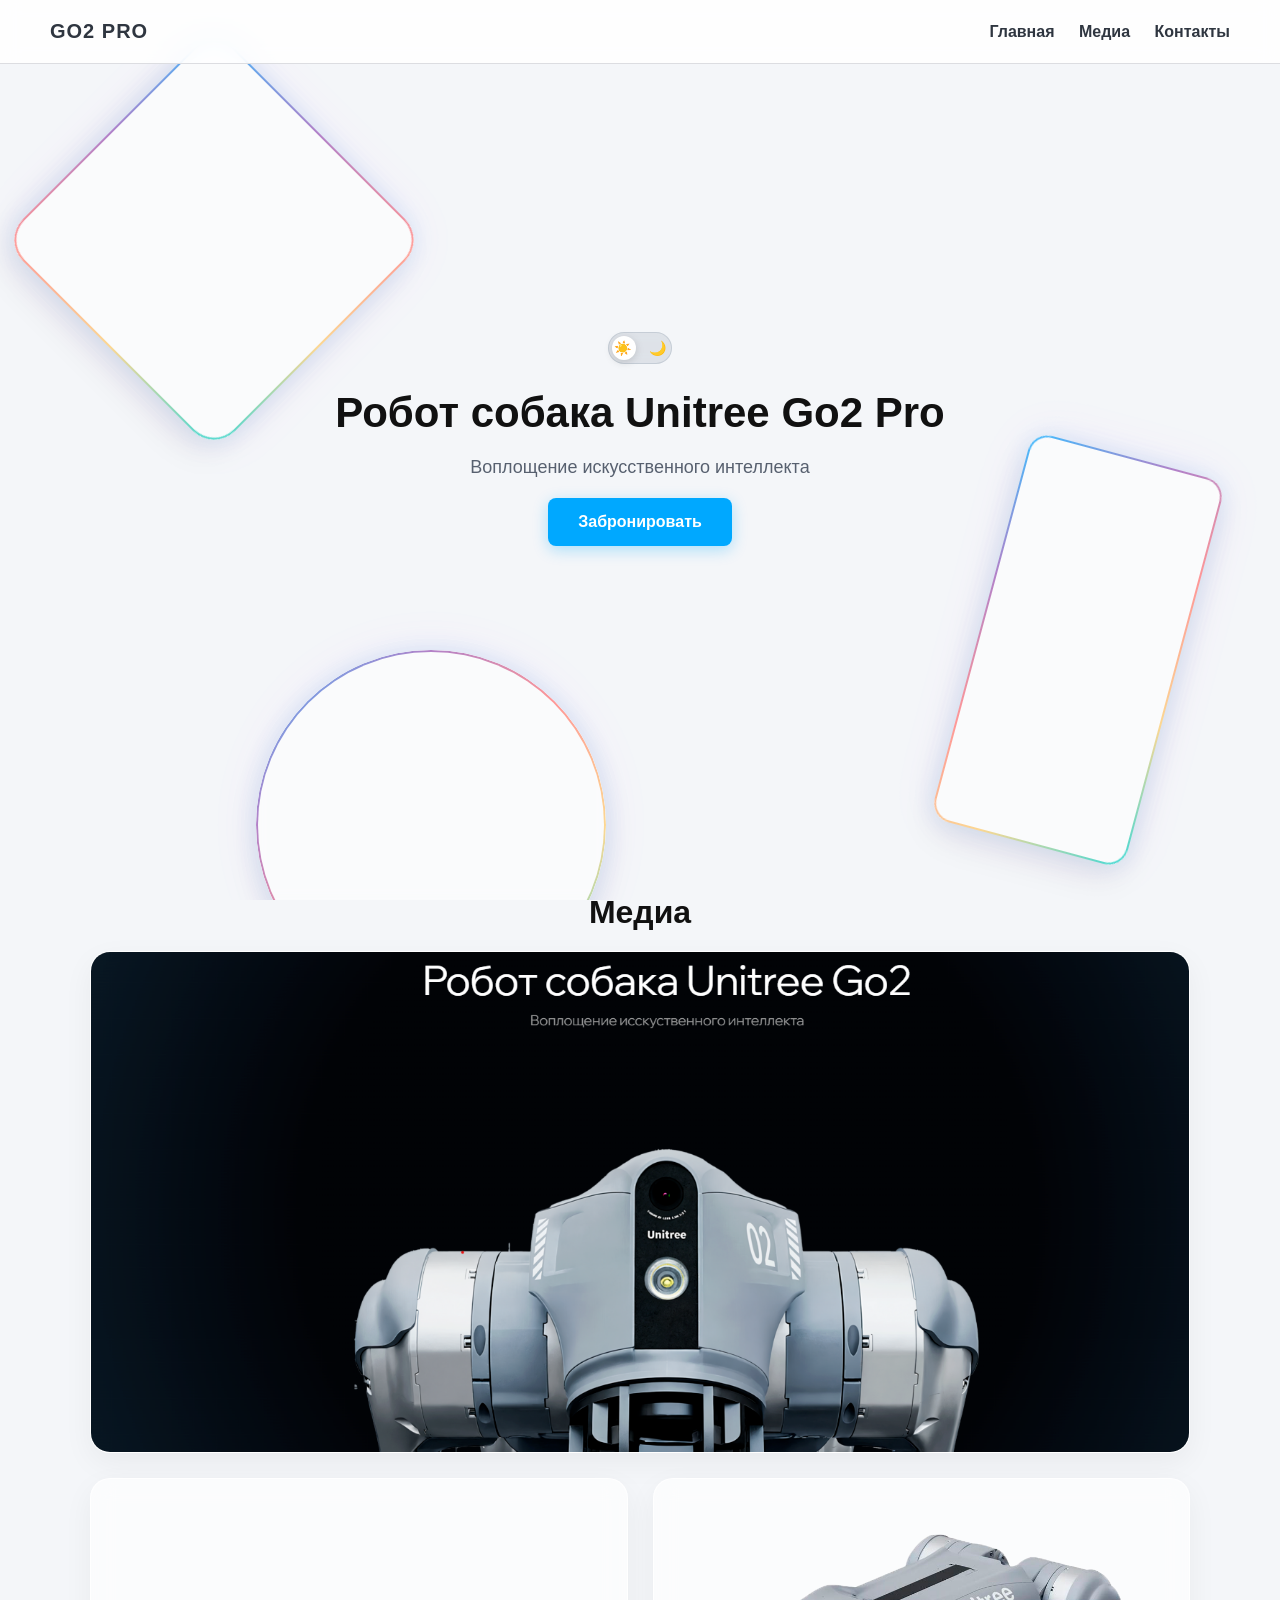
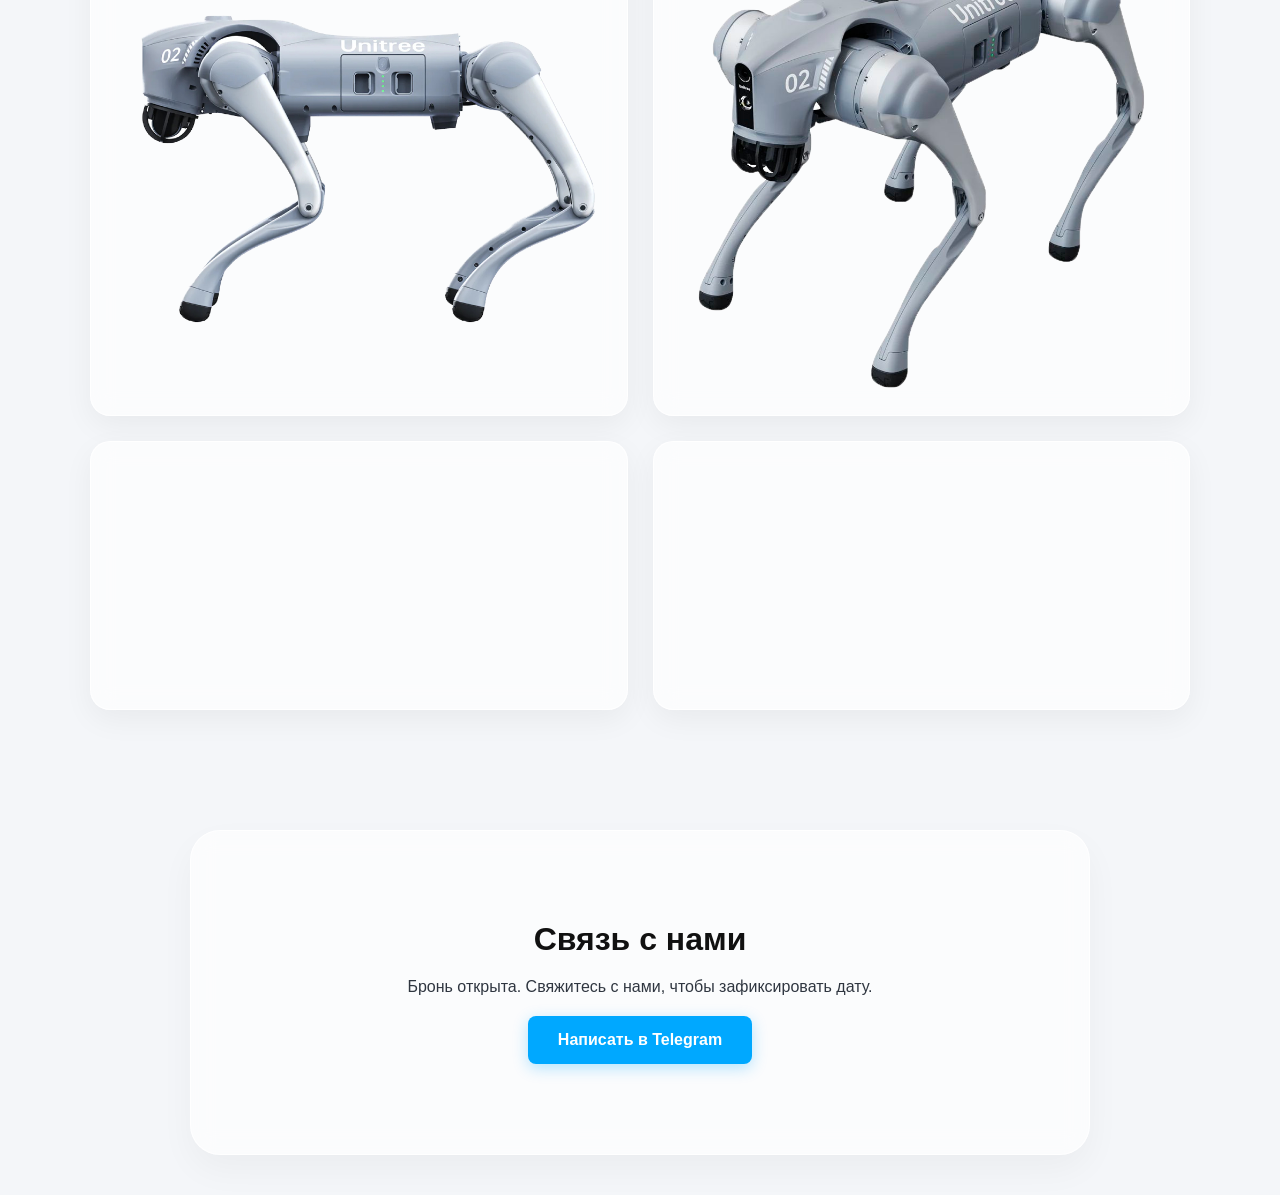
==== index.html @ 7b6e23fb "Add files via upload" ====
<!DOCTYPE html>
<html lang="ru">
<head>
    <meta charset="UTF-8">
    <meta name="viewport" content="width=device-width, initial-scale=1.0">
    <title>Аренда Unitree Go2 Pro — Робособака из будущего</title>
    <link rel="stylesheet" href="style.css">
</head>
<body>

    <header>
        <div class="logo">GO2 PRO</div>
        <nav>
            <a href="#home">Главная</a>
            <a href="#gallery">Медиа</a>
            <a href="#contacts">Контакты</a>
        </nav>
    </header>

    <section id="home">
        <!-- Кнопка переключения темы под хедером -->
        <button id="themeToggle" class="theme-toggle" type="button" aria-label="Сменить тему">
            <span class="toggle-track">
                <span class="toggle-icon sun">☀️</span>
                <span class="toggle-icon moon">🌙</span>
                <span class="toggle-thumb"></span>
            </span>
        </button>

        <h2>Робот собака Unitree Go2 Pro</h2>
        <p>Воплощение искусственного интеллекта</p>
        <a href="#contacts" class="neon-btn">Забронировать</a>
    </section>

    <!-- ПЛИТОЧНАЯ ГАЛЕРЕЯ (BENTO GRID) -->
    <section id="gallery">
        <h2>Медиа</h2>
        
        <div class="media-grid">
            <!-- Главная обложка -->
            <div class="media-item main-cover">
                <img src="oblojka.png" alt="Главная обложка Unitree Go2 Pro">
            </div>
            
            <!-- Фотографии -->
            <div class="media-item">
                <img src="sobaka1.png" alt="Unitree Go2 Pro - Фото 1">
            </div>
            <div class="media-item">
                <img src="sobaka2.png" alt="Unitree Go2 Pro - Фото 2">
            </div>
            
            <!-- Видео -->
            <div class="media-item">
                <video src="lidar.mp4" autoplay loop muted playsinline></video>
            </div>
            <div class="media-item">
                <video src="truk.mp4" autoplay loop muted playsinline></video>
            </div>
        </div>
    </section>

    <section id="contacts">
        <h2>Связь с нами</h2>
        <p>Бронь открыта. Свяжитесь с нами, чтобы зафиксировать дату.</p>
        <a href="#" class="neon-btn">Написать в Telegram</a>
    </section>

    <!-- Кнопка "Наверх" -->
    <a href="#home" id="scrollTopBtn" title="Вернуться наверх">&#8679;</a>

    <!-- ФОНОВЫЕ ГОЛОГРАФИЧЕСКИЕ ФИГУРЫ -->
    <div class="holo-background">
        <div class="holo-shape shape-1"></div>
        <div class="holo-shape shape-2"></div>
        <div class="holo-shape shape-3"></div>
    </div>
    
    <script src="script.js"></script>

</body>
</html>
---- style.css ----
/* --- БАЗОВЫЕ СТИЛИ --- */
* {
    margin: 0;
    padding: 0;
    box-sizing: border-box;
}

body {
    background-color: #f4f6f9;
    color: #2f3640;
    font-family: sans-serif;
    scroll-behavior: smooth;
    transition: background-color 0.4s ease, color 0.4s ease;
}

header {
    display: flex;
    justify-content: space-between;
    align-items: center;
    padding: 20px 50px;
    background-color: rgba(255, 255, 255, 0.85);
    backdrop-filter: blur(10px);
    -webkit-backdrop-filter: blur(10px);
    border-bottom: 1px solid #dcdde1;
    position: fixed;
    top: 0;
    left: 0;
    width: 100%;
    z-index: 1000;
    transition: background-color 0.4s ease, border-color 0.4s ease;
}

.logo {
    font-weight: 900;
    font-size: 20px;
    letter-spacing: 1px;
}

nav a {
    color: #2f3640;
    text-decoration: none;
    margin-left: 20px;
    font-weight: bold;
    transition: 0.3s ease; 
}

nav a:hover {
    color: #00a8ff;
    text-shadow: 0 0 8px rgba(0, 168, 255, 0.4); 
}

section {
    padding: 110px 20px 80px;
    text-align: center;
}

h2 {
    color: #111111;
    margin-bottom: 20px;
    font-size: 32px;
    transition: color 0.4s ease;
}

/* --- КНОПКА ТЕМЫ (СОЛНЦЕ / ЛУНА) ПОД ХЕДДЕРОМ --- */
.theme-toggle {
    background: none;
    border: none;
    cursor: pointer;
    padding: 0;
    outline: none;
    margin-bottom: 25px;
    pointer-events: auto;
}

.theme-toggle * {
    pointer-events: none;
}

.toggle-track {
    display: flex;
    align-items: center;
    justify-content: space-between;
    width: 64px;
    height: 32px;
    background: rgba(180, 190, 200, 0.35);
    border: 1px solid rgba(180, 190, 200, 0.6);
    border-radius: 50px;
    padding: 0 5px;
    position: relative;
    backdrop-filter: blur(6px);
    -webkit-backdrop-filter: blur(6px);
    transition: background 0.4s ease, border-color 0.4s ease;
}

.toggle-icon {
    font-size: 14px;
    z-index: 1;
    user-select: none;
}

.toggle-thumb {
    position: absolute;
    top: 3px;
    left: 3px;
    width: 24px;
    height: 24px;
    background: #ffffff;
    border-radius: 50%;
    box-shadow: 0 2px 8px rgba(0, 0, 0, 0.15);
    transition: transform 0.4s cubic-bezier(0.68, -0.55, 0.27, 1.55), background 0.4s ease;
}

.theme-toggle:hover .toggle-thumb {
    transform: scale(1.1);
}

/* --- ГЛАВНЫЙ ЭКРАН --- */
#home {
    position: relative;
    background-color: transparent; 
    background-image: none; 
    z-index: 1;
    min-height: 80vh;
    display: flex;
    flex-direction: column;
    justify-content: center;
    align-items: center;
}

#home::before {
    display: none; 
}

#home h2 {
    font-size: 42px;
    font-weight: 800;
    color: #111111;
}

#home p {
    font-size: 18px;
    color: #57606f;
    transition: color 0.4s ease;
}

/* --- КНОПКИ И АНИМАЦИИ --- */
.neon-btn {
    display: inline-block;
    padding: 15px 30px;
    color: #ffffff;
    background-color: #00a8ff;
    text-decoration: none;
    font-weight: bold;
    border-radius: 8px;
    margin-top: 20px;
    transition: 0.3s;
    box-shadow: 0 4px 15px rgba(0, 168, 255, 0.3);
    animation: neon-pulse-light 2s infinite alternate;
}

@keyframes neon-pulse-light {
    0% { box-shadow: 0 0 10px rgba(0, 168, 255, 0.3); }
    50% { box-shadow: 0 0 20px rgba(0, 168, 255, 0.6), 0 0 30px rgba(0, 168, 255, 0.2); }
    100% { box-shadow: 0 0 10px rgba(0, 168, 255, 0.3); }
}

.neon-btn:hover {
    background-color: #0097e6;
    transform: translateY(-2px);
}

/* --- СТИЛИ ДЛЯ ПЛИТОЧНОЙ ГАЛЕРЕИ (МЕДИА) --- */
.media-grid {
    display: grid;
    grid-template-columns: repeat(2, 1fr);
    gap: 25px; 
    max-width: 1100px;
    margin: 0 auto;
}

.media-item.main-cover {
    grid-column: 1 / -1; 
}

.media-item {
    position: relative;
    border-radius: 20px; 
    overflow: hidden; 
    background: rgba(255, 255, 255, 0.65); 
    backdrop-filter: blur(12px);
    -webkit-backdrop-filter: blur(12px);
    border: 1px solid rgba(255, 255, 255, 0.8); 
    box-shadow: 0 10px 30px rgba(0, 0, 0, 0.05);
    transition: all 0.4s ease;
}

.media-item:hover {
    box-shadow: 0 15px 35px rgba(0, 168, 255, 0.2);
    border-color: #00a8ff;
    transform: translateY(-8px); 
    z-index: 2;
    background: rgba(255, 255, 255, 0.82);
}

.media-item img, 
.media-item video {
    width: 100%;
    height: 100%;
    object-fit: cover; 
    display: block;
}

.main-cover img {
    max-height: 500px;
    object-position: center;
}

@media (max-width: 768px) {
    .media-grid {
        grid-template-columns: 1fr; 
    }
}

/* --- СЕКЦИЯ КОНТАКТОВ --- */
#contacts {
    position: relative;
    padding: 90px 20px 90px;
    text-align: center;
    background: rgba(255, 255, 255, 0.65);
    backdrop-filter: blur(12px);
    -webkit-backdrop-filter: blur(12px);
    border-radius: 30px;
    max-width: 900px;
    margin: 40px auto;
    border: 1px solid rgba(255, 255, 255, 0.8);
    box-shadow: 0 15px 35px rgba(0, 0, 0, 0.04);
    transition: background 0.4s ease, border-color 0.4s ease;
}

#contacts p {
    transition: color 0.4s ease;
}

/* --- КНОПКА "НАВЕРХ" --- */
#scrollTopBtn {
    opacity: 0; 
    pointer-events: none; 
    position: fixed;
    bottom: 30px;
    right: 30px;
    z-index: 9999; 
    font-size: 22px; 
    font-weight: 900;
    color: #1a1a1a; 
    background: rgba(47, 54, 64, 0.2); 
    backdrop-filter: blur(12px);
    -webkit-backdrop-filter: blur(12px); 
    border: 1px solid rgba(47, 54, 64, 0.15); 
    width: 50px; 
    height: 50px;
    text-align: center;
    line-height: 48px; 
    border-radius: 50%;
    text-decoration: none;
    box-shadow: 0 8px 20px rgba(0, 0, 0, 0.12); 
    transition: all 0.3s ease-in-out; 
}

#scrollTopBtn.show {
    opacity: 1 !important; 
    pointer-events: auto !important;
}

#scrollTopBtn:hover {
    transform: translateY(-5px); 
    background: rgba(47, 54, 64, 0.35); 
    box-shadow: 0 10px 25px rgba(0, 168, 255, 0.25); 
    border-color: #00a8ff;
    color: #00a8ff; 
}

/* --- СКРОЛЛБАР --- */
::-webkit-scrollbar {
    width: 8px; 
}
::-webkit-scrollbar-track {
    background: #f4f6f9; 
}
::-webkit-scrollbar-thumb {
    background: #b2bec3; 
    border-radius: 4px; 
}
::-webkit-scrollbar-thumb:hover {
    background: #00a8ff; 
}

/* --- ГОЛОГРАФИЧЕСКИЕ ФИГУРЫ --- */
.holo-background {
    position: fixed;
    top: 0;
    left: 0;
    width: 100%;
    height: 100%;
    overflow: hidden;
    pointer-events: none; 
    z-index: 0; 
}

.holo-shape {
    position: absolute;
    background: rgba(255, 255, 255, 0.55);
    backdrop-filter: blur(6px);
    -webkit-backdrop-filter: blur(6px);
    box-shadow: 
        0 15px 35px rgba(0, 0, 0, 0.07), 
        0 0 25px rgba(0, 168, 255, 0.12),
        0 0 50px rgba(224, 86, 253, 0.08);
    transition: transform 0.1s ease-out, background 0.4s ease; 
}

.holo-shape::before {
    content: "";
    position: absolute;
    inset: 0;
    border-radius: inherit;
    padding: 2px; 
    background: linear-gradient(135deg, #00a8ff, #9b59b6, #ff7675, #fdcb6e, #00cec9);
    -webkit-mask: linear-gradient(#fff 0 0) content-box, linear-gradient(#fff 0 0);
    -webkit-mask-composite: xor;
    mask-composite: exclude;
    pointer-events: none;
    opacity: 0.75;
}

.shape-1 {
    width: 300px;
    height: 300px;
    top: 10%;
    left: 5%;
    border-radius: 30px;
    transform: rotate(45deg);
}

.shape-2 {
    width: 200px;
    height: 400px;
    top: 50%;
    right: 8%;
    border-radius: 20px;
    transform: rotate(15deg);
}

.shape-3 {
    width: 350px;
    height: 350px;
    bottom: -100px;
    left: 20%;
    border-radius: 50%; 
}

header, #home, #gallery, #contacts {
    position: relative;
    z-index: 2;
}

/* ==========================================
   --- ТЕМНЫЙ РЕЖИМ (DARK THEME) ---
   ========================================== */
body.dark-theme {
    background-color: #0f131a;
    color: #f1f2f6;
}

body.dark-theme header {
    background-color: rgba(15, 19, 26, 0.85);
    border-bottom: 1px solid rgba(255, 255, 255, 0.1);
}

body.dark-theme .logo,
body.dark-theme nav a {
    color: #f1f2f6;
}

body.dark-theme nav a:hover {
    color: #00a8ff;
}

/* Исправление цвета заголовков и текстов в темной теме */
body.dark-theme #home h2,
body.dark-theme #contacts h2 {
    color: #ffffff;
}

body.dark-theme #home p,
body.dark-theme #contacts p {
    color: #a4b0be;
}

/* Смещение бегунка вправо на луну и изменение фона тумблера */
body.dark-theme .toggle-thumb {
    transform: translateX(32px);
    background: #2f3542;
}

body.dark-theme .toggle-track {
    background: rgba(47, 53, 66, 0.6);
    border-color: rgba(255, 255, 255, 0.15);
}

/* Темное матовое стекло для карточек и контактов */
body.dark-theme .media-item,
body.dark-theme #contacts {
    background: rgba(30, 39, 46, 0.6);
    border: 1px solid rgba(255, 255, 255, 0.08);
    box-shadow: 0 10px 30px rgba(0, 0, 0, 0.3);
}

body.dark-theme .media-item:hover {
    box-shadow: 0 15px 35px rgba(0, 168, 255, 0.25);
    border-color: #00a8ff;
    background: rgba(30, 39, 46, 0.85);
}

/* Кнопка наверх в темной теме */
body.dark-theme #scrollTopBtn {
    background: rgba(30, 39, 46, 0.6);
    border: 1px solid rgba(255, 255, 255, 0.1);
    color: #f1f2f6;
}

body.dark-theme #scrollTopBtn:hover {
    background: rgba(30, 39, 46, 0.9);
    color: #00a8ff;
    border-color: #00a8ff;
}

/* Фигуры на фоне в темной теме */
body.dark-theme .holo-shape {
    background: rgba(255, 255, 255, 0.03);
    box-shadow: 
        0 15px 35px rgba(0, 0, 0, 0.4), 
        0 0 30px rgba(0, 168, 255, 0.15),
        0 0 60px rgba(224, 86, 253, 0.1);
}

/* --- АДАПТИВНОСТЬ ДЛЯ МОБИЛЬНЫХ УСТРОЙСТВ --- */
@media (max-width: 768px) {
    header {
        padding: 15px 20px; /* Уменьшаем отступы по бокам шапки */
    }

    .logo {
        font-size: 18px; /* Чуть уменьшаем логотип, чтобы освободить место */
    }

    nav a {
        margin-left: 12px; /* Уменьшаем расстояние между ссылками в меню */
        font-size: 14px;   /* Делаем шрифт пунктов меню чуть компактнее */
    }
}
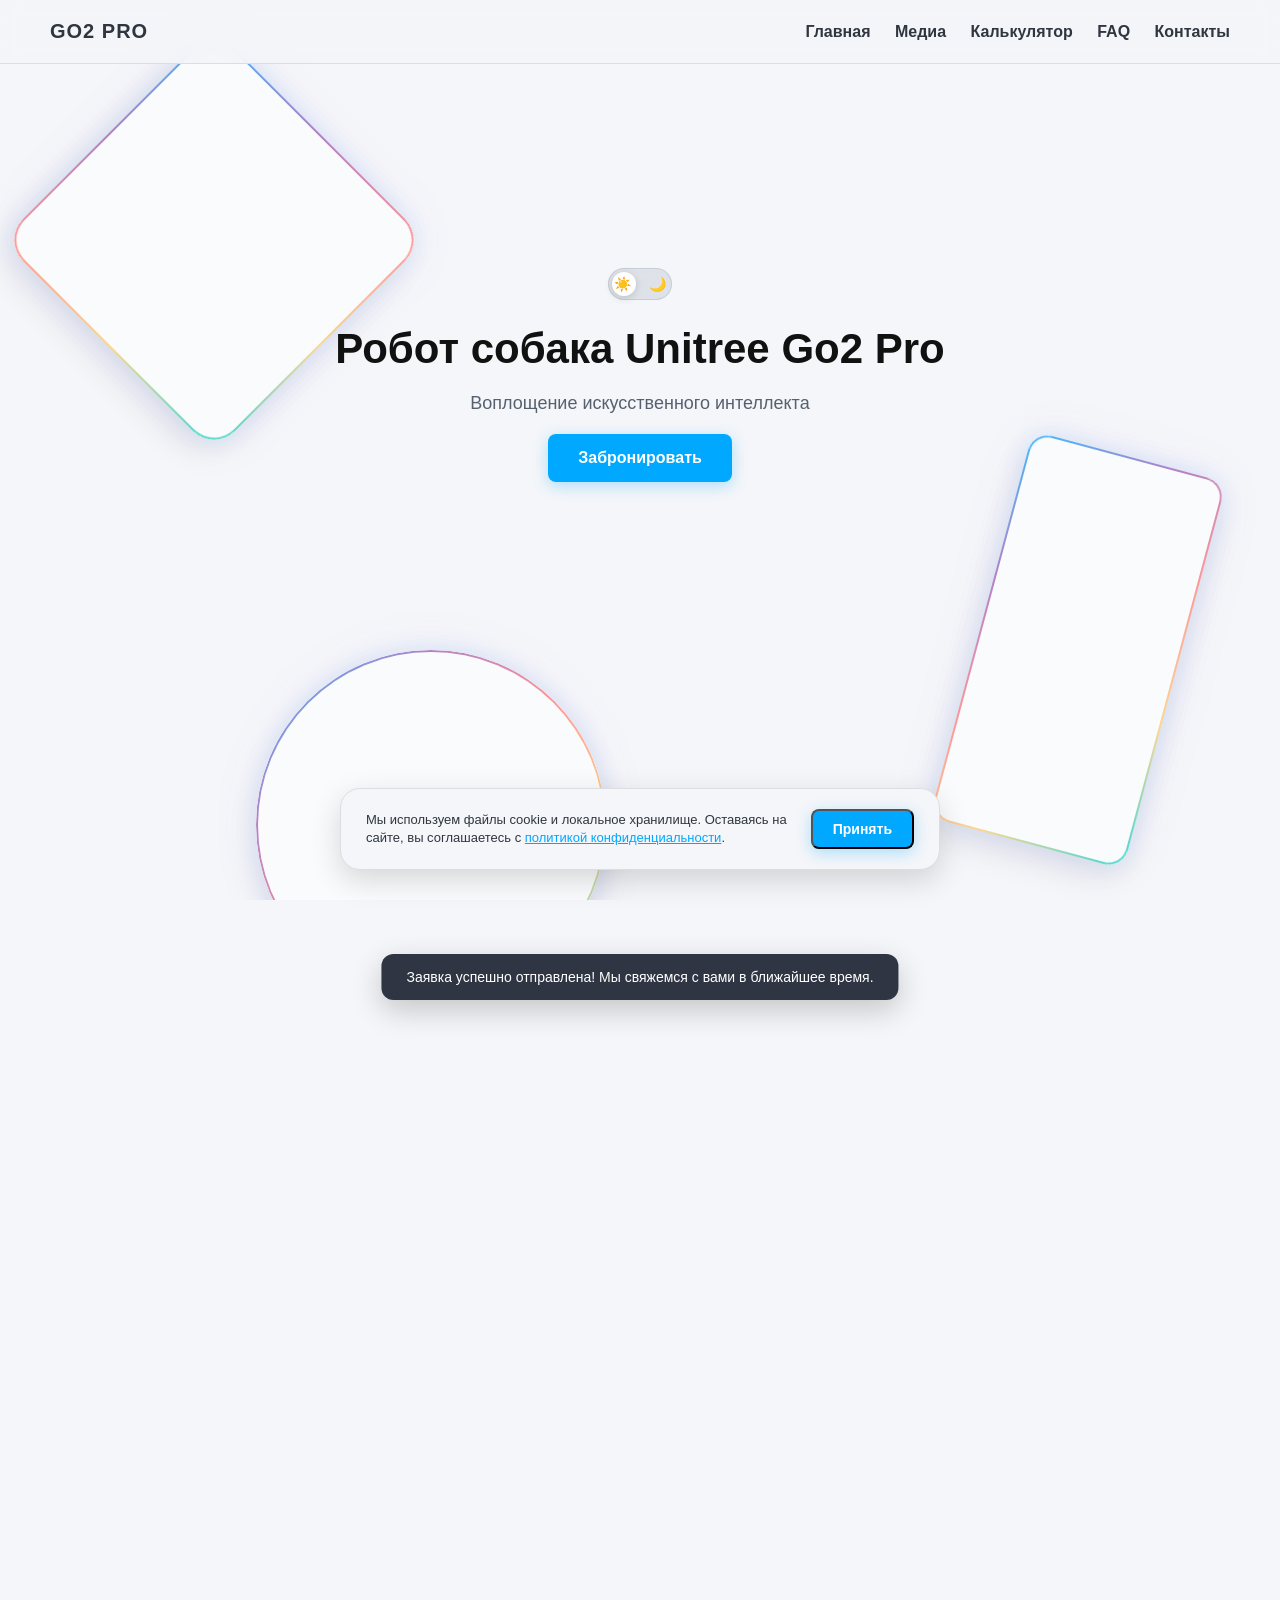
==== commit 7f806a9e: "фикс багов с карточками и добавление новых разделов с конфиденциальностью" ====
--- a/index.html
+++ b/index.html
@@ -13,12 +13,14 @@
         <nav>
             <a href="#home">Главная</a>
             <a href="#gallery">Медиа</a>
+            <a href="#calculator">Калькулятор</a>
+            <a href="#faq">FAQ</a>
             <a href="#contacts">Контакты</a>
         </nav>
     </header>
 
     <section id="home">
-        <!-- Кнопка переключения темы под хедером -->
+        <!-- Кнопка переключения темы -->
         <button id="themeToggle" class="theme-toggle" type="button" aria-label="Сменить тему">
             <span class="toggle-track">
                 <span class="toggle-icon sun">☀️</span>
@@ -37,20 +39,15 @@
         <h2>Медиа</h2>
         
         <div class="media-grid">
-            <!-- Главная обложка -->
             <div class="media-item main-cover">
                 <img src="oblojka.png" alt="Главная обложка Unitree Go2 Pro">
             </div>
-            
-            <!-- Фотографии -->
             <div class="media-item">
                 <img src="sobaka1.png" alt="Unitree Go2 Pro - Фото 1">
             </div>
             <div class="media-item">
                 <img src="sobaka2.png" alt="Unitree Go2 Pro - Фото 2">
             </div>
-            
-            <!-- Видео -->
             <div class="media-item">
                 <video src="lidar.mp4" autoplay loop muted playsinline></video>
             </div>
@@ -60,10 +57,78 @@
         </div>
     </section>
 
+    <!-- КАЛЬКУЛЯТОР АРЕНДЫ -->
+    <section id="calculator">
+        <h2>Калькулятор аренды</h2>
+        <p>Рассчитайте ориентировочную стоимость аренды робота Unitree Go2 Pro.</p>
+        
+        <div class="calc-card">
+            <div class="calc-group">
+                <label for="rental-days">Срок аренды (дней): <span id="days-val">1</span></label>
+                <input type="range" id="rental-days" min="1" max="30" value="1">
+            </div>
+            
+            <div class="calc-options">
+                <label class="checkbox-label">
+                    <input type="checkbox" id="operator-service"> Услуга оператора (+5 000 ₽/день)
+                </label>
+            </div>
+            
+            <div class="calc-result">
+                <span>Итого:</span>
+                <span id="total-price">15 000 ₽</span>
+            </div>
+        </div>
+    </section>
+
+    <!-- СЕКЦИЯ FAQ -->
+    <section id="faq">
+        <h2>Часто задаваемые вопросы</h2>
+        <div class="faq-container">
+            <div class="faq-item">
+                <button class="faq-question">Сложно ли управлять роботом-собакой? <span class="faq-arrow">+</span></button>
+                <div class="faq-answer">
+                    <p>Совсем нет! Управлять можно с помощью интуитивного пульта или мобильного приложения. Также робот поддерживает автономный режим.</p>
+                </div>
+            </div>
+            <div class="faq-item">
+                <button class="faq-question">Что входит в комплект поставки? <span class="faq-arrow">+</span></button>
+                <div class="faq-answer">
+                    <p>Робот Unitree Go2 Pro, аккумулятор повышенной емкости, зарядное устройство, пульт ДУ и защитный кейс.</p>
+                </div>
+            </div>
+            <div class="faq-item">
+                <button class="faq-question">Как происходит аренда и доставка? <span class="faq-arrow">+</span></button>
+                <div class="faq-answer">
+                    <p>Мы доставляем робота по всей России. Оформляется официальный договор аренды и проводится инструктаж.</p>
+                </div>
+            </div>
+        </div>
+    </section>
+
+    <!-- СЕКЦИЯ КОНТАКТОВ И ЗАЯВКИ -->
     <section id="contacts">
-        <h2>Связь с нами</h2>
-        <p>Бронь открыта. Свяжитесь с нами, чтобы зафиксировать дату.</p>
-        <a href="#" class="neon-btn">Написать в Telegram</a>
+        <h2>Связь и бронирование</h2>
+        <p>Бронь открыта. Свяжитесь с нами или оставьте заявку.</p>
+        
+        <!-- Интерактивная кнопка телефона -->
+        <div class="contact-box" style="margin-bottom: 30px;">
+            <button id="phone-btn" class="neon-btn phone-toggle-btn">Позвонить</button>
+        </div>
+
+        <p style="margin-bottom: 15px; font-weight: bold;">Или оставьте заявку на бронь:</p>
+        
+        <form id="booking-form" class="booking-form">
+            <input type="text" id="client-name" placeholder="Ваше имя" required class="form-input">
+            <input type="tel" id="client-phone" placeholder="Номер телефона" required class="form-input">
+            
+            <div class="form-agreement">
+                <input type="checkbox" id="agreement-checkbox" required>
+                <label for="agreement-checkbox">Я согласен(а) с <a href="privacy.html" target="_blank">политикой конфиденциальности</a> и на обработку персональных данных</label>
+            </div>
+            
+            <button type="submit" class="neon-btn submit-btn">Забронировать</button>
+        </form>
     </section>
 
     <!-- Кнопка "Наверх" -->
@@ -75,8 +140,63 @@
         <div class="holo-shape shape-2"></div>
         <div class="holo-shape shape-3"></div>
     </div>
-    
+
+    <!-- БАННЕР COOKIES -->
+    <div id="cookie-banner" class="cookie-banner">
+        <div class="cookie-content">
+            <p>Мы используем файлы cookie и локальное хранилище. Оставаясь на сайте, вы соглашаетесь с <a href="privacy.html" target="_blank">политикой конфиденциальности</a>.</p>
+            <button id="accept-cookies" class="neon-btn cookie-btn">Принять</button>
+        </div>
+    </div>
+
+    <!-- TOAST УВЕДОМЛЕНИЕ -->
+    <div id="toast-notification" class="toast">
+        <span>Заявка успешно отправлена! Мы свяжемся с вами в ближайшее время.</span>
+    </div>
+
+    <!-- ПОДВАЛ САЙТА -->
+    <footer id="footer">
+        <div class="footer-content">
+            <div class="footer-columns">
+                <div class="footer-col footer-about">
+                    <div class="footer-logo">Unitree Go2 Pro</div>
+                    <p class="footer-desc">Воплощение искусственного интеллекта и передовых технологий в мире робототехники.</p>
+                </div>
+
+                <div class="footer-col footer-nav">
+                    <h4>Навигация</h4>
+                    <ul>
+                        <li><a href="#home">Главная</a></li>
+                        <li><a href="#gallery">Галерея</a></li>
+                        <li><a href="#contacts">Контакты</a></li>
+                    </ul>
+                </div>
+
+                <div class="footer-col footer-social">
+                    <h4>Социальные сети</h4>
+                    <ul>
+                        <li><a href="#" target="_blank">Telegram</a></li>
+                        <li><a href="#" target="_blank">ВКонтакте</a></li>
+                        <li><a href="#" target="_blank">YouTube</a></li>
+                    </ul>
+                </div>
+
+                <div class="footer-col footer-details">
+                    <h4>Реквизиты</h4>
+                    <div class="legal-info">
+                        <p><strong>ИП Богатырев Д. А.</strong></p>
+                        <p>ИНН: 272324751515</p>
+                        <p class="disclaimer-text">Информация не является публичной офертой.</p>
+                    </div>
+                </div>
+            </div>
+
+            <div class="footer-bottom">
+                <p>&copy; 2026 Unitree Go2 Pro. Все права защищены. <a href="privacy.html" class="legal-link">Политика конфиденциальности</a></p>
+            </div>
+        </div>
+    </footer>
+
     <script src="script.js"></script>
-
 </body>
-</html>+</html>
--- a/style.css
+++ b/style.css
@@ -3,6 +3,11 @@
     margin: 0;
     padding: 0;
     box-sizing: border-box;
+}
+
+html, body {
+    height: 100%;
+    overflow-x: hidden;
 }
 
 body {
@@ -11,6 +16,8 @@
     font-family: sans-serif;
     scroll-behavior: smooth;
     transition: background-color 0.4s ease, color 0.4s ease;
+    position: relative;
+    min-height: 100vh;
 }
 
 header {
@@ -18,7 +25,7 @@
     justify-content: space-between;
     align-items: center;
     padding: 20px 50px;
-    background-color: rgba(255, 255, 255, 0.85);
+    background-color: rgba(244, 246, 249, 0.9);
     backdrop-filter: blur(10px);
     -webkit-backdrop-filter: blur(10px);
     border-bottom: 1px solid #dcdde1;
@@ -52,6 +59,8 @@
 section {
     padding: 110px 20px 80px;
     text-align: center;
+    position: relative;
+    z-index: 5;
 }
 
 h2 {
@@ -110,8 +119,8 @@
     transition: transform 0.4s cubic-bezier(0.68, -0.55, 0.27, 1.55), background 0.4s ease;
 }
 
-.theme-toggle:hover .toggle-thumb {
-    transform: scale(1.1);
+.theme-toggle:hover {
+    opacity: 0.8;
 }
 
 /* --- ГЛАВНЫЙ ЭКРАН --- */
@@ -119,16 +128,12 @@
     position: relative;
     background-color: transparent; 
     background-image: none; 
-    z-index: 1;
+    z-index: 5;
     min-height: 80vh;
     display: flex;
     flex-direction: column;
     justify-content: center;
     align-items: center;
-}
-
-#home::before {
-    display: none; 
 }
 
 #home h2 {
@@ -184,12 +189,11 @@
 
 .media-item {
     position: relative;
+    z-index: 5;
     border-radius: 20px; 
     overflow: hidden; 
-    background: rgba(255, 255, 255, 0.65); 
-    backdrop-filter: blur(12px);
-    -webkit-backdrop-filter: blur(12px);
-    border: 1px solid rgba(255, 255, 255, 0.8); 
+    background: #f4f6f9; 
+    border: 1px solid #dcdde1; 
     box-shadow: 0 10px 30px rgba(0, 0, 0, 0.05);
     transition: all 0.4s ease;
 }
@@ -198,8 +202,7 @@
     box-shadow: 0 15px 35px rgba(0, 168, 255, 0.2);
     border-color: #00a8ff;
     transform: translateY(-8px); 
-    z-index: 2;
-    background: rgba(255, 255, 255, 0.82);
+    background: #ffffff;
 }
 
 .media-item img, 
@@ -221,24 +224,243 @@
     }
 }
 
-/* --- СЕКЦИЯ КОНТАКТОВ --- */
+/* --- КАЛЬКУЛЯТОР АРЕНДЫ --- */
+.calc-card {
+    position: relative;
+    z-index: 5;
+    max-width: 500px;
+    margin: 0 auto;
+    background: #f4f6f9;
+    border: 1px solid #dcdde1;
+    padding: 30px;
+    border-radius: 20px;
+    box-shadow: 0 10px 30px rgba(0, 0, 0, 0.05);
+    text-align: left;
+}
+
+.calc-group {
+    margin-bottom: 20px;
+}
+
+.calc-group label {
+    display: block;
+    font-weight: 600;
+    margin-bottom: 10px;
+    color: #2f3640;
+}
+
+.calc-group input[type="range"] {
+    width: 100%;
+    cursor: pointer;
+}
+
+.calc-options {
+    margin-bottom: 25px;
+}
+
+.checkbox-label {
+    font-size: 14px;
+    color: #57606f;
+    cursor: pointer;
+    display: flex;
+    align-items: center;
+    gap: 8px;
+}
+
+.calc-result {
+    display: flex;
+    justify-content: space-between;
+    align-items: center;
+    font-size: 22px;
+    font-weight: 900;
+    color: #00a8ff;
+    border-top: 1px solid rgba(0,0,0,0.08);
+    padding-top: 15px;
+}
+
+/* --- FAQ АККОРДЕОН --- */
+.faq-container {
+    max-width: 700px;
+    margin: 0 auto;
+    text-align: left;
+}
+
+.faq-item {
+    position: relative;
+    z-index: 5;
+    background: #f4f6f9;
+    border: 1px solid #dcdde1;
+    margin-bottom: 15px;
+    border-radius: 12px;
+    overflow: hidden;
+    box-shadow: 0 5px 15px rgba(0,0,0,0.03);
+    transition: all 0.3s ease;
+}
+
+.faq-question {
+    width: 100%;
+    padding: 18px 20px;
+    background: none;
+    border: none;
+    outline: none;
+    font-size: 16px;
+    font-weight: 700;
+    color: #2f3640;
+    display: flex;
+    justify-content: space-between;
+    align-items: center;
+    cursor: pointer;
+    text-align: left;
+}
+
+.faq-arrow {
+    font-size: 20px;
+    transition: transform 0.3s ease;
+}
+
+.faq-answer {
+    max-height: 0;
+    overflow: hidden;
+    transition: max-height 0.3s ease-out, padding 0.3s ease;
+    padding: 0 20px;
+    color: #57606f;
+    font-size: 14px;
+    line-height: 1.5;
+}
+
+.faq-item.active .faq-answer {
+    max-height: 150px;
+    padding: 0 20px 18px 20px;
+}
+
+.faq-item.active .faq-arrow {
+    transform: rotate(45deg);
+}
+
+/* --- СЕКЦИЯ КОНТАКТОВ И ФОРМА --- */
 #contacts {
     position: relative;
+    z-index: 5;
     padding: 90px 20px 90px;
     text-align: center;
-    background: rgba(255, 255, 255, 0.65);
-    backdrop-filter: blur(12px);
-    -webkit-backdrop-filter: blur(12px);
+    background: #f4f6f9;
     border-radius: 30px;
     max-width: 900px;
     margin: 40px auto;
-    border: 1px solid rgba(255, 255, 255, 0.8);
+    border: 1px solid #dcdde1;
     box-shadow: 0 15px 35px rgba(0, 0, 0, 0.04);
     transition: background 0.4s ease, border-color 0.4s ease;
 }
 
-#contacts p {
-    transition: color 0.4s ease;
+.contact-box {
+    margin-top: 20px;
+    display: flex;
+    justify-content: center;
+    align-items: center;
+    min-height: 60px;
+}
+
+.phone-toggle-btn {
+    cursor: pointer;
+    border: none;
+    outline: none;
+}
+
+.phone-revealed {
+    display: inline-block;
+    padding: 12px 30px;
+    background-color: transparent;
+    border: 2px solid #00a8ff;
+    color: #00a8ff;
+    text-decoration: none;
+    font-size: 20px;
+    font-weight: 800;
+    border-radius: 8px;
+    box-shadow: 0 4px 15px rgba(0, 168, 255, 0.2);
+    transition: all 0.3s ease;
+    animation: fadeInPhone 0.4s ease-out forwards;
+}
+
+.phone-revealed:hover {
+    background-color: #00a8ff;
+    color: #ffffff;
+    transform: translateY(-2px);
+}
+
+@keyframes fadeInPhone {
+    from { opacity: 0; transform: scale(0.9); }
+    to { opacity: 1; transform: scale(1); }
+}
+
+.booking-form {
+    max-width: 450px;
+    margin: 0 auto;
+    display: flex;
+    flex-direction: column;
+    gap: 15px;
+    text-align: left;
+}
+
+.form-input {
+    width: 100%;
+    padding: 12px 15px;
+    border-radius: 8px;
+    border: 1px solid #dcdde1;
+    background: rgba(255, 255, 255, 0.8);
+    font-size: 15px;
+    outline: none;
+    transition: border-color 0.3s ease;
+}
+
+.form-input:focus {
+    border-color: #00a8ff;
+}
+
+.form-agreement {
+    display: flex;
+    align-items: flex-start;
+    gap: 10px;
+    font-size: 12px;
+    color: #57606f;
+    line-height: 1.4;
+}
+
+.form-agreement input {
+    margin-top: 2px;
+    cursor: pointer;
+}
+
+.form-agreement a {
+    color: #00a8ff;
+    text-decoration: underline;
+}
+
+.submit-btn {
+    width: 100%;
+    cursor: pointer;
+    border: none;
+    margin-top: 5px;
+    animation: none !important;
+}
+
+/* --- TOAST УВЕДОМЛЕНИЕ --- */
+.toast {
+    position: fixed;
+    bottom: -100px;
+    left: 50%;
+    transform: translateX(-50%);
+    background: #2f3542;
+    color: #ffffff;
+    padding: 15px 25px;
+    border-radius: 12px;
+    box-shadow: 0 10px 30px rgba(0,0,0,0.2);
+    font-size: 14px;
+    z-index: 99999;
+    transition: bottom 0.4s cubic-bezier(0.175, 0.885, 0.32, 1.275);
+}
+
+.toast.show {
+    bottom: 30px;
 }
 
 /* --- КНОПКА "НАВЕРХ" --- */
@@ -294,16 +516,16 @@
     background: #00a8ff; 
 }
 
-/* --- ГОЛОГРАФИЧЕСКИЕ ФИГУРЫ --- */
+/* --- ГОЛОГРАФИЧЕСКИЕ ФИГУРЫ (С О КАНТОВКОЙ И ПРЕЛОМЛЕНИЕМ) --- */
 .holo-background {
     position: fixed;
     top: 0;
     left: 0;
-    width: 100%;
-    height: 100%;
+    width: 100vw;
+    height: 100vh;
     overflow: hidden;
     pointer-events: none; 
-    z-index: 0; 
+    z-index: 1 !important; 
 }
 
 .holo-shape {
@@ -315,7 +537,8 @@
         0 15px 35px rgba(0, 0, 0, 0.07), 
         0 0 25px rgba(0, 168, 255, 0.12),
         0 0 50px rgba(224, 86, 253, 0.08);
-    transition: transform 0.1s ease-out, background 0.4s ease; 
+    transition: transform 0.1s ease-out, background 0.4s ease;
+    will-change: transform; 
 }
 
 .holo-shape::before {
@@ -358,11 +581,6 @@
     border-radius: 50%; 
 }
 
-header, #home, #gallery, #contacts {
-    position: relative;
-    z-index: 2;
-}
-
 /* ==========================================
    --- ТЕМНЫЙ РЕЖИМ (DARK THEME) ---
    ========================================== */
@@ -372,7 +590,7 @@
 }
 
 body.dark-theme header {
-    background-color: rgba(15, 19, 26, 0.85);
+    background-color: rgba(15, 19, 26, 0.9);
     border-bottom: 1px solid rgba(255, 255, 255, 0.1);
 }
 
@@ -385,7 +603,6 @@
     color: #00a8ff;
 }
 
-/* Исправление цвета заголовков и текстов в темной теме */
 body.dark-theme #home h2,
 body.dark-theme #contacts h2 {
     color: #ffffff;
@@ -396,7 +613,6 @@
     color: #a4b0be;
 }
 
-/* Смещение бегунка вправо на луну и изменение фона тумблера */
 body.dark-theme .toggle-thumb {
     transform: translateX(32px);
     background: #2f3542;
@@ -407,21 +623,20 @@
     border-color: rgba(255, 255, 255, 0.15);
 }
 
-/* Темное матовое стекло для карточек и контактов */
 body.dark-theme .media-item,
-body.dark-theme #contacts {
-    background: rgba(30, 39, 46, 0.6);
-    border: 1px solid rgba(255, 255, 255, 0.08);
-    box-shadow: 0 10px 30px rgba(0, 0, 0, 0.3);
+body.dark-theme #contacts,
+body.dark-theme .calc-card,
+body.dark-theme .faq-item {
+    background: #0f131a !important;
+    border: 1px solid rgba(255, 255, 255, 0.1) !important;
+    box-shadow: 0 10px 30px rgba(0, 0, 0, 0.4);
 }
 
 body.dark-theme .media-item:hover {
     box-shadow: 0 15px 35px rgba(0, 168, 255, 0.25);
-    border-color: #00a8ff;
-    background: rgba(30, 39, 46, 0.85);
-}
-
-/* Кнопка наверх в темной теме */
+    border-color: #00a8ff !important;
+}
+
 body.dark-theme #scrollTopBtn {
     background: rgba(30, 39, 46, 0.6);
     border: 1px solid rgba(255, 255, 255, 0.1);
@@ -434,7 +649,6 @@
     border-color: #00a8ff;
 }
 
-/* Фигуры на фоне в темной теме */
 body.dark-theme .holo-shape {
     background: rgba(255, 255, 255, 0.03);
     box-shadow: 
@@ -443,18 +657,355 @@
         0 0 60px rgba(224, 86, 253, 0.1);
 }
 
+/* --- ИСПРАВЛЕНИЕ ЦВЕТА ТЕКСТА В ТЕМНОЙ ТЕМЕ --- */
+
+body.dark-theme .calc-group label,
+body.dark-theme .checkbox-label,
+body.dark-theme .faq-question,
+body.dark-theme .faq-answer,
+body.dark-theme .form-agreement,
+body.dark-theme .form-input {
+    color: #f1f2f6 !important;
+}
+
+body.dark-theme .form-input::placeholder {
+    color: #a4b0be;
+}
+
 /* --- АДАПТИВНОСТЬ ДЛЯ МОБИЛЬНЫХ УСТРОЙСТВ --- */
 @media (max-width: 768px) {
     header {
-        padding: 15px 20px; /* Уменьшаем отступы по бокам шапки */
-    }
-
+        padding: 15px 20px; 
+    }
     .logo {
-        font-size: 18px; /* Чуть уменьшаем логотип, чтобы освободить место */
-    }
-
+        font-size: 18px; 
+    }
     nav a {
-        margin-left: 12px; /* Уменьшаем расстояние между ссылками в меню */
-        font-size: 14px;   /* Делаем шрифт пунктов меню чуть компактнее */
-    }
-}+        margin-left: 12px; 
+        font-size: 14px;   
+    }
+}
+
+/* --- СТИЛИ БАННЕРА COOKIES --- */
+.cookie-banner {
+    position: fixed;
+    bottom: -150px; 
+    left: 50%;
+    transform: translateX(-50%);
+    width: 90%;
+    max-width: 600px;
+    background: #f4f6f9;
+    border: 1px solid #dcdde1;
+    box-shadow: 0 10px 30px rgba(0, 0, 0, 0.15);
+    padding: 20px 25px;
+    border-radius: 20px;
+    z-index: 10000;
+    transition: bottom 0.5s cubic-bezier(0.175, 0.885, 0.32, 1.275);
+}
+
+.cookie-banner.show {
+    bottom: 30px; 
+}
+
+.cookie-content {
+    display: flex;
+    align-items: center;
+    justify-content: space-between;
+    gap: 20px;
+}
+
+.cookie-content p {
+    font-size: 13px;
+    color: #2f3640;
+    text-align: left;
+    margin: 0;
+    line-height: 1.4;
+}
+
+.cookie-content a {
+    color: #00a8ff;
+    text-decoration: underline;
+}
+
+.cookie-btn {
+    padding: 10px 20px;
+    font-size: 14px;
+    margin-top: 0 !important;
+    white-space: nowrap;
+    animation: none !important; 
+}
+
+body.dark-theme .cookie-banner {
+    background: #0f131a !important;
+    border: 1px solid rgba(255, 255, 255, 0.1) !important;
+    box-shadow: 0 10px 30px rgba(0, 0, 0, 0.4);
+}
+
+body.dark-theme .cookie-content p {
+    color: #f1f2f6;
+}
+
+@media (max-width: 600px) {
+    .cookie-content {
+        flex-direction: column;
+        align-items: stretch;
+        text-align: center;
+    }
+    .cookie-content p {
+        text-align: center;
+    }
+    .cookie-btn {
+        width: 100%;
+    }
+}
+
+/* --- СТИЛИ МНОГОКОЛОНОЧНОГО ПОДВАЛА (ЗАКРЫВАЮЩЕГО ПУСТОТУ) --- */
+#footer {
+    position: relative;
+    padding: 60px 20px 30px;
+    background: #f4f6f9;
+    border-top: 1px solid #dcdde1;
+    z-index: 10;
+    transition: background 0.4s ease, border-color 0.4s ease;
+    text-align: left;
+}
+
+.footer-content {
+    max-width: 1200px;
+    margin: 0 auto;
+}
+
+.footer-columns {
+    display: grid;
+    grid-template-columns: 2fr 1fr 1fr 1.5fr;
+    gap: 40px;
+    margin-bottom: 40px;
+}
+
+.footer-col h4 {
+    font-size: 16px;
+    font-weight: 700;
+    margin-bottom: 15px;
+    color: #111;
+}
+
+.footer-col ul {
+    list-style: none;
+    padding: 0;
+    margin: 0;
+}
+
+.footer-col ul li {
+    margin-bottom: 8px;
+}
+
+.footer-col ul li a, 
+.footer-col p {
+    font-size: 14px;
+    color: #57606f;
+    text-decoration: none;
+    transition: color 0.3s ease;
+}
+
+.footer-col ul li a:hover {
+    color: #00a8ff;
+}
+
+.footer-logo {
+    font-size: 20px;
+    font-weight: 900;
+    margin-bottom: 10px;
+    letter-spacing: 1px;
+    color: #111;
+}
+
+.footer-desc {
+    margin-bottom: 0;
+    line-height: 1.5;
+}
+
+.legal-info {
+    margin-top: 10px;
+}
+
+.legal-info p {
+    font-size: 13px;
+    margin-bottom: 3px;
+}
+
+.disclaimer-text {
+    font-size: 11px !important;
+    opacity: 0.7;
+    margin-top: 8px;
+}
+
+.footer-bottom {
+    border-top: 1px solid rgba(0, 0, 0, 0.08);
+    padding-top: 20px;
+    display: flex;
+    justify-content: space-between;
+    align-items: center;
+    font-size: 13px;
+    color: #718093;
+    flex-wrap: wrap;
+    gap: 10px;
+}
+
+.footer-bottom .legal-link {
+    color: #00a8ff;
+    text-decoration: underline;
+    margin-left: 10px;
+}
+
+.meta-note {
+    font-size: 11px;
+    opacity: 0.7;
+}
+
+/* --- Подвал в темной теме --- */
+body.dark-theme #footer {
+    background: #0f131a !important;
+    border-top: 1px solid rgba(255, 255, 255, 0.1);
+}
+
+body.dark-theme .footer-col h4,
+body.dark-theme .footer-logo {
+    color: #fff;
+}
+
+body.dark-theme .footer-col ul li a, 
+body.dark-theme .footer-col p,
+body.dark-theme .footer-bottom {
+    color: #a4b0be;
+}
+
+body.dark-theme .footer-col ul li a:hover {
+    color: #00a8ff;
+}
+
+body.dark-theme .footer-bottom {
+    border-top: 1px solid rgba(255, 255, 255, 0.06);
+}
+
+/* --- Адаптивность футера --- */
+@media (max-width: 900px) {
+    .footer-columns {
+        grid-template-columns: 1fr 1fr;
+        gap: 30px;
+    }
+}
+
+@media (max-width: 600px) {
+    .footer-columns {
+        grid-template-columns: 1fr;
+        gap: 25px;
+    }
+    .footer-bottom {
+        flex-direction: column;
+        text-align: center;
+    }
+}
+
+/* --- Стили интерактивной кнопки телефона --- */
+.contact-box {
+    margin-top: 20px;
+    display: flex;
+    justify-content: center;
+    align-items: center;
+    min-height: 60px;
+}
+
+.phone-toggle-btn {
+    cursor: pointer;
+    border: none;
+    outline: none;
+    font-size: 16px;
+    font-weight: bold;
+    transition: all 0.3s ease;
+}
+
+.phone-revealed {
+    display: inline-block;
+    padding: 15px 30px;
+    background-color: transparent;
+    border: 2px solid #00a8ff;
+    color: #00a8ff;
+    text-decoration: none;
+    font-size: 20px;
+    font-weight: 800;
+    border-radius: 8px;
+    box-shadow: 0 4px 15px rgba(0, 168, 255, 0.2);
+    transition: all 0.3s ease;
+    animation: fadeInPhone 0.4s ease-out forwards;
+}
+
+.phone-revealed:hover {
+    background-color: #00a8ff;
+    color: #ffffff;
+    transform: translateY(-2px);
+}
+
+@keyframes fadeInPhone {
+    from {
+        opacity: 0;
+        transform: scale(0.9);
+    }
+    to {
+        opacity: 1;
+        transform: scale(1);
+    }
+}
+
+body.dark-theme .phone-revealed {
+    border-color: #00a8ff;
+    color: #00a8ff;
+}
+
+body.dark-theme .phone-revealed:hover {
+    background-color: #00a8ff;
+    color: #ffffff;
+}
+
+/* --- ГЛОБАЛЬНОЕ ИСПРАВЛЕНИЕ ТЕКСТА И ЗАГОЛОВКОВ В ТЕМНОЙ ТЕМЕ --- */
+body.dark-theme h2 {
+    color: #ffffff !important;
+}
+
+body.dark-theme section p,
+body.dark-theme p {
+    color: #a4b0be !important;
+}
+
+/* --- ЕДИНАЯ НЕОНОВАЯ ПОДСВЕТКА ДЛЯ БЛОКОВ И КАРТОЧЕК --- */
+.calc-card,
+.faq-item {
+    transition: all 0.35s ease-in-out !important;
+    border: 1px solid rgba(255, 255, 255, 0.08) !important;
+    border-radius: 12px;
+}
+
+.calc-card:hover,
+.faq-item:hover {
+    box-shadow: 0 0 25px rgba(0, 168, 255, 0.35), 0 0 50px rgba(224, 86, 253, 0.2) !important;
+    border-color: rgba(0, 168, 255, 0.7) !important;
+    transform: translateY(-2px);
+}
+
+/* Делаем единую карточку для секции контактов */
+#contacts {
+    transition: all 0.35s ease-in-out !important;
+    border: 1px solid transparent;
+    border-radius: 16px;
+}
+
+#contacts:hover {
+    box-shadow: 0 0 30px rgba(0, 168, 255, 0.25), 0 0 60px rgba(224, 86, 253, 0.15) !important;
+    border-color: rgba(0, 168, 255, 0.4) !important;
+}
+
+/* Убираем лишние отдельные подсветки с внутренних элементов, чтобы они не светились по частям */
+.booking-form,
+.contact-box {
+    box-shadow: none !important;
+    border: none !important;
+}
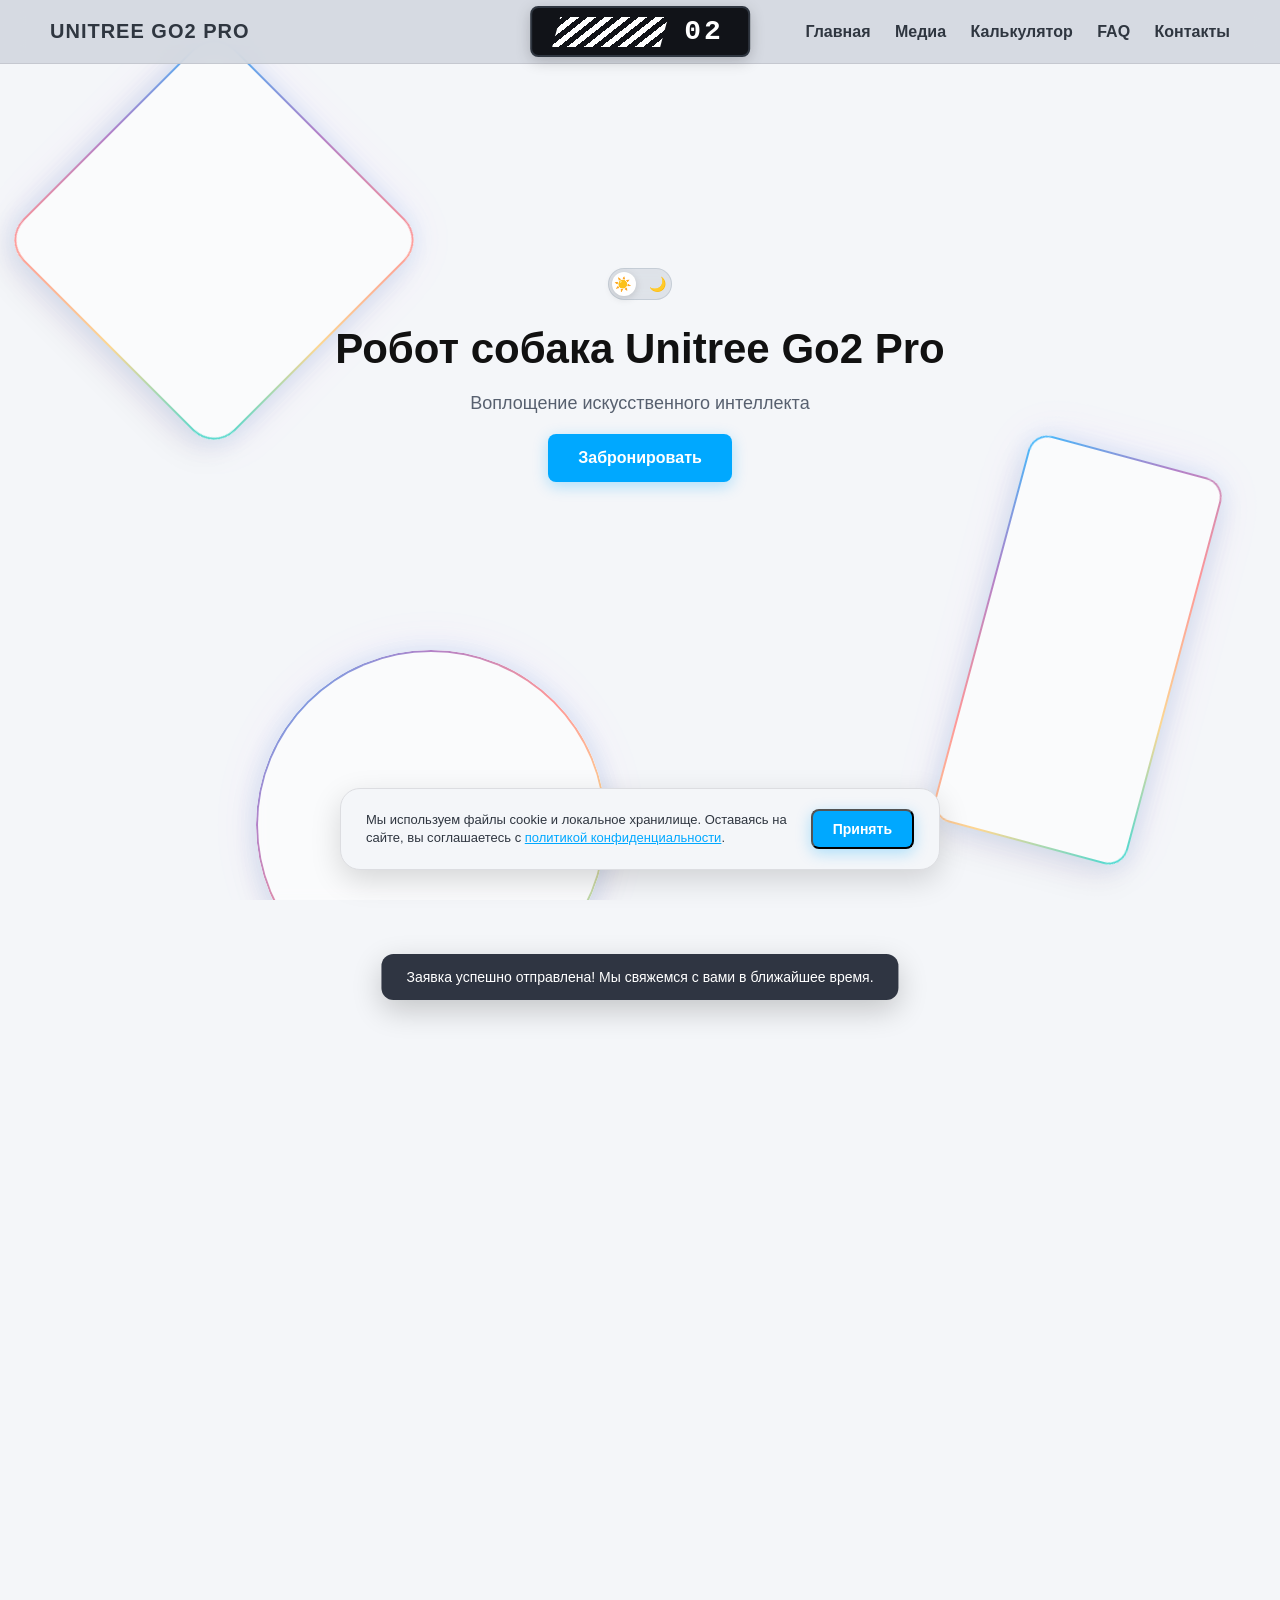
==== commit 196900c0: "оптимизация кода и добавил анимацию" ====
--- a/index.html
+++ b/index.html
@@ -9,7 +9,13 @@
 <body>
 
     <header>
-        <div class="logo">GO2 PRO</div>
+        <div class="logo">UNITREE GO2 PRO</div>
+
+        <div class="tech-badge">
+        <span class="tech-stripes"></span>
+        <span class="tech-number">02</span>
+    </div>
+    
         <nav>
             <a href="#home">Главная</a>
             <a href="#gallery">Медиа</a>
--- a/style.css
+++ b/style.css
@@ -5,6 +5,12 @@
     box-sizing: border-box;
 }
 
+/* Переменные для анимации лужи при смене темы */
+:root {
+    --x: 50%;
+    --y: 50%;
+}
+
 html, body {
     height: 100%;
     overflow-x: hidden;
@@ -15,26 +21,26 @@
     color: #2f3640;
     font-family: sans-serif;
     scroll-behavior: smooth;
-    transition: background-color 0.4s ease, color 0.4s ease;
     position: relative;
     min-height: 100vh;
 }
 
+/* --- ХЕДЕР С ЭФФЕКТОМ МАТОВОГО СТЕКЛА --- */
 header {
     display: flex;
     justify-content: space-between;
     align-items: center;
     padding: 20px 50px;
-    background-color: rgba(244, 246, 249, 0.9);
-    backdrop-filter: blur(10px);
-    -webkit-backdrop-filter: blur(10px);
-    border-bottom: 1px solid #dcdde1;
+    background-color: rgba(210, 215, 222, 0.88); /* Плотный сероватый оттенок для светлой темы */
+    backdrop-filter: blur(12px);
+    -webkit-backdrop-filter: blur(12px);
+    border-bottom: 1px solid rgba(0, 0, 0, 0.08);
     position: fixed;
     top: 0;
     left: 0;
     width: 100%;
     z-index: 1000;
-    transition: background-color 0.4s ease, border-color 0.4s ease;
+    transition: background-color 0.4s ease, border-color 0.4s ease, color 0.4s ease;
 }
 
 .logo {
@@ -364,11 +370,14 @@
     cursor: pointer;
     border: none;
     outline: none;
+    font-size: 16px;
+    font-weight: bold;
+    transition: all 0.3s ease;
 }
 
 .phone-revealed {
     display: inline-block;
-    padding: 12px 30px;
+    padding: 15px 30px;
     background-color: transparent;
     border: 2px solid #00a8ff;
     color: #00a8ff;
@@ -516,7 +525,7 @@
     background: #00a8ff; 
 }
 
-/* --- ГОЛОГРАФИЧЕСКИЕ ФИГУРЫ (С О КАНТОВКОЙ И ПРЕЛОМЛЕНИЕМ) --- */
+/* --- ГОЛОГРАФИЧЕСКИЕ ФИГУРЫ --- */
 .holo-background {
     position: fixed;
     top: 0;
@@ -555,135 +564,46 @@
     opacity: 0.75;
 }
 
-.shape-1 {
-    width: 300px;
-    height: 300px;
-    top: 10%;
-    left: 5%;
-    border-radius: 30px;
-    transform: rotate(45deg);
-}
-
-.shape-2 {
-    width: 200px;
-    height: 400px;
-    top: 50%;
-    right: 8%;
-    border-radius: 20px;
-    transform: rotate(15deg);
-}
-
-.shape-3 {
-    width: 350px;
-    height: 350px;
-    bottom: -100px;
-    left: 20%;
-    border-radius: 50%; 
-}
-
-/* ==========================================
-   --- ТЕМНЫЙ РЕЖИМ (DARK THEME) ---
-   ========================================== */
-body.dark-theme {
-    background-color: #0f131a;
-    color: #f1f2f6;
-}
-
-body.dark-theme header {
-    background-color: rgba(15, 19, 26, 0.9);
-    border-bottom: 1px solid rgba(255, 255, 255, 0.1);
-}
-
-body.dark-theme .logo,
-body.dark-theme nav a {
-    color: #f1f2f6;
-}
-
-body.dark-theme nav a:hover {
-    color: #00a8ff;
-}
-
-body.dark-theme #home h2,
-body.dark-theme #contacts h2 {
-    color: #ffffff;
-}
-
-body.dark-theme #home p,
-body.dark-theme #contacts p {
-    color: #a4b0be;
-}
-
-body.dark-theme .toggle-thumb {
-    transform: translateX(32px);
-    background: #2f3542;
-}
-
-body.dark-theme .toggle-track {
-    background: rgba(47, 53, 66, 0.6);
-    border-color: rgba(255, 255, 255, 0.15);
-}
-
-body.dark-theme .media-item,
-body.dark-theme #contacts,
-body.dark-theme .calc-card,
-body.dark-theme .faq-item {
-    background: #0f131a !important;
-    border: 1px solid rgba(255, 255, 255, 0.1) !important;
-    box-shadow: 0 10px 30px rgba(0, 0, 0, 0.4);
-}
-
-body.dark-theme .media-item:hover {
-    box-shadow: 0 15px 35px rgba(0, 168, 255, 0.25);
-    border-color: #00a8ff !important;
-}
-
-body.dark-theme #scrollTopBtn {
-    background: rgba(30, 39, 46, 0.6);
-    border: 1px solid rgba(255, 255, 255, 0.1);
-    color: #f1f2f6;
-}
-
-body.dark-theme #scrollTopBtn:hover {
-    background: rgba(30, 39, 46, 0.9);
-    color: #00a8ff;
-    border-color: #00a8ff;
-}
-
-body.dark-theme .holo-shape {
-    background: rgba(255, 255, 255, 0.03);
-    box-shadow: 
-        0 15px 35px rgba(0, 0, 0, 0.4), 
-        0 0 30px rgba(0, 168, 255, 0.15),
-        0 0 60px rgba(224, 86, 253, 0.1);
-}
-
-/* --- ИСПРАВЛЕНИЕ ЦВЕТА ТЕКСТА В ТЕМНОЙ ТЕМЕ --- */
-
-body.dark-theme .calc-group label,
-body.dark-theme .checkbox-label,
-body.dark-theme .faq-question,
-body.dark-theme .faq-answer,
-body.dark-theme .form-agreement,
-body.dark-theme .form-input {
-    color: #f1f2f6 !important;
-}
-
-body.dark-theme .form-input::placeholder {
-    color: #a4b0be;
-}
-
-/* --- АДАПТИВНОСТЬ ДЛЯ МОБИЛЬНЫХ УСТРОЙСТВ --- */
-@media (max-width: 768px) {
-    header {
-        padding: 15px 20px; 
-    }
-    .logo {
-        font-size: 18px; 
-    }
-    nav a {
-        margin-left: 12px; 
-        font-size: 14px;   
-    }
+.shape-1 { width: 300px; height: 300px; top: 10%; left: 5%; border-radius: 30px; transform: rotate(45deg); }
+.shape-2 { width: 200px; height: 400px; top: 50%; right: 8%; border-radius: 20px; transform: rotate(15deg); }
+.shape-3 { width: 350px; height: 350px; bottom: -100px; left: 20%; border-radius: 50%; }
+
+/* --- СТИЛИ МНОГОКОЛОНОЧНОГО ПОДВАЛА (МАТОВОЕ СТЕКЛО) --- */
+#footer {
+    position: relative;
+    padding: 60px 20px 30px;
+    background: rgba(210, 215, 222, 0.88); /* Плотный сероватый оттенок для светлой темы */
+    backdrop-filter: blur(12px);
+    -webkit-backdrop-filter: blur(12px);
+    border-top: 1px solid rgba(0, 0, 0, 0.08);
+    z-index: 10;
+    transition: background 0.4s ease, border-color 0.4s ease, color 0.4s ease;
+    text-align: left;
+}
+
+.footer-content { max-width: 1200px; margin: 0 auto; }
+.footer-columns { display: grid; grid-template-columns: 2fr 1fr 1fr 1.5fr; gap: 40px; margin-bottom: 40px; }
+.footer-col h4 { font-size: 16px; font-weight: 700; margin-bottom: 15px; color: #111; transition: color 0.4s ease; }
+.footer-col ul { list-style: none; padding: 0; margin: 0; }
+.footer-col ul li { margin-bottom: 8px; }
+.footer-col ul li a, .footer-col p { font-size: 14px; color: #57606f; text-decoration: none; transition: color 0.3s ease; }
+.footer-col ul li a:hover { color: #00a8ff; }
+.footer-logo { font-size: 20px; font-weight: 900; margin-bottom: 10px; letter-spacing: 1px; color: #111; transition: color 0.4s ease; }
+.footer-desc { margin-bottom: 0; line-height: 1.5; }
+.legal-info { margin-top: 10px; }
+.legal-info p { font-size: 13px; margin-bottom: 3px; }
+.disclaimer-text { font-size: 11px !important; opacity: 0.7; margin-top: 8px; }
+.footer-bottom { border-top: 1px solid rgba(0, 0, 0, 0.08); padding-top: 20px; display: flex; justify-content: space-between; align-items: center; font-size: 13px; color: #718093; flex-wrap: wrap; gap: 10px; transition: border-color 0.4s ease; }
+.footer-bottom .legal-link { color: #00a8ff; text-decoration: underline; margin-left: 10px; }
+.meta-note { font-size: 11px; opacity: 0.7; }
+
+@media (max-width: 900px) {
+    .footer-columns { grid-template-columns: 1fr 1fr; gap: 30px; }
+}
+
+@media (max-width: 600px) {
+    .footer-columns { grid-template-columns: 1fr; gap: 25px; }
+    .footer-bottom { flex-direction: column; text-align: center; }
 }
 
 /* --- СТИЛИ БАННЕРА COOKIES --- */
@@ -703,36 +623,163 @@
     transition: bottom 0.5s cubic-bezier(0.175, 0.885, 0.32, 1.275);
 }
 
-.cookie-banner.show {
-    bottom: 30px; 
-}
-
-.cookie-content {
-    display: flex;
-    align-items: center;
-    justify-content: space-between;
-    gap: 20px;
-}
-
-.cookie-content p {
-    font-size: 13px;
-    color: #2f3640;
-    text-align: left;
-    margin: 0;
-    line-height: 1.4;
-}
-
-.cookie-content a {
+.cookie-banner.show { bottom: 30px; }
+.cookie-content { display: flex; align-items: center; justify-content: space-between; gap: 20px; }
+.cookie-content p { font-size: 13px; color: #2f3640; text-align: left; margin: 0; line-height: 1.4; }
+.cookie-content a { color: #00a8ff; text-decoration: underline; }
+.cookie-btn { padding: 10px 20px; font-size: 14px; margin-top: 0 !important; white-space: nowrap; animation: none !important; }
+
+@media (max-width: 600px) {
+    .cookie-content { flex-direction: column; align-items: stretch; text-align: center; }
+    .cookie-content p { text-align: center; }
+    .cookie-btn { width: 100%; }
+}
+
+/* --- ЕДИНАЯ НЕОНОВАЯ ПОДСВЕТКА ДЛЯ КАРТОЧЕК --- */
+.calc-card, .faq-item {
+    transition: all 0.35s ease-in-out !important;
+    border: 1px solid rgba(255, 255, 255, 0.08) !important;
+    border-radius: 12px;
+}
+
+.calc-card:hover, .faq-item:hover {
+    box-shadow: 0 0 25px rgba(0, 168, 255, 0.35), 0 0 50px rgba(224, 86, 253, 0.2) !important;
+    border-color: rgba(0, 168, 255, 0.7) !important;
+    transform: translateY(-2px);
+}
+
+#contacts {
+    transition: all 0.35s ease-in-out !important;
+    border: 1px solid transparent;
+    border-radius: 16px;
+}
+
+#contacts:hover {
+    box-shadow: 0 0 30px rgba(0, 168, 255, 0.25), 0 0 60px rgba(224, 86, 253, 0.15) !important;
+    border-color: rgba(0, 168, 255, 0.4) !important;
+}
+
+.booking-form, .contact-box {
+    box-shadow: none !important;
+    border: none !important;
+}
+
+/* ==========================================
+   --- ТЕМНЫЙ РЕЖИМ (DARK THEME) ---
+   ========================================== */
+body.dark-theme {
+    background-color: #0f131a;
+    color: #f1f2f6;
+}
+
+body.dark-theme header,
+body.dark-theme #footer {
+    background-color: rgba(18, 20, 25, 0.9); /* Глубокий темно-серый оттенок для темной темы */
+    border-color: rgba(255, 255, 255, 0.08);
+}
+
+body.dark-theme .logo,
+body.dark-theme nav a {
+    color: #f1f2f6;
+}
+
+body.dark-theme nav a:hover {
     color: #00a8ff;
-    text-decoration: underline;
-}
-
-.cookie-btn {
-    padding: 10px 20px;
-    font-size: 14px;
-    margin-top: 0 !important;
-    white-space: nowrap;
-    animation: none !important; 
+}
+
+body.dark-theme h2 {
+    color: #ffffff !important;
+}
+
+body.dark-theme section p,
+body.dark-theme p {
+    color: #a4b0be !important;
+}
+
+body.dark-theme .toggle-thumb {
+    transform: translateX(32px);
+    background: #2f3542;
+}
+
+body.dark-theme .toggle-track {
+    background: rgba(47, 53, 66, 0.6);
+    border-color: rgba(255, 255, 255, 0.15);
+}
+
+body.dark-theme .media-item,
+body.dark-theme #contacts,
+body.dark-theme .calc-card,
+body.dark-theme .faq-item {
+    background: #0f131a !important;
+    border: 1px solid rgba(255, 255, 255, 0.1) !important;
+    box-shadow: 0 10px 30px rgba(0, 0, 0, 0.4);
+}
+
+body.dark-theme .media-item:hover {
+    box-shadow: 0 15px 35px rgba(0, 168, 255, 0.25);
+    border-color: #00a8ff !important;
+}
+
+body.dark-theme #scrollTopBtn {
+    background: rgba(30, 39, 46, 0.6);
+    border: 1px solid rgba(255, 255, 255, 0.1);
+    color: #f1f2f6;
+}
+
+body.dark-theme #scrollTopBtn:hover {
+    background: rgba(30, 39, 46, 0.9);
+    color: #00a8ff;
+    border-color: #00a8ff;
+}
+
+body.dark-theme .holo-shape {
+    background: rgba(255, 255, 255, 0.03);
+    box-shadow: 
+        0 15px 35px rgba(0, 0, 0, 0.4), 
+        0 0 30px rgba(0, 168, 255, 0.15),
+        0 0 60px rgba(224, 86, 253, 0.1);
+}
+
+body.dark-theme .calc-group label,
+body.dark-theme .checkbox-label,
+body.dark-theme .faq-question,
+body.dark-theme .faq-answer,
+body.dark-theme .form-agreement,
+body.dark-theme .form-input {
+    color: #f1f2f6 !important;
+}
+
+body.dark-theme .form-input::placeholder {
+    color: #a4b0be;
+}
+
+body.dark-theme .footer-col h4,
+body.dark-theme .footer-logo {
+    color: #f1f2f6 !important;
+}
+
+body.dark-theme .footer-col ul li a, 
+body.dark-theme .footer-col p,
+body.dark-theme .footer-bottom {
+    color: #a4b0be !important;
+}
+
+body.dark-theme .footer-col ul li a:hover {
+    color: #00a8ff;
+}
+
+body.dark-theme .footer-bottom {
+    border-top: 1px solid rgba(255, 255, 255, 0.06);
+}
+
+body.dark-theme .phone-revealed {
+    border-color: #00a8ff;
+    color: #00a8ff;
+}
+
+body.dark-theme .phone-revealed:hover {
+    background-color: #00a8ff;
+    color: #ffffff;
 }
 
 body.dark-theme .cookie-banner {
@@ -745,267 +792,121 @@
     color: #f1f2f6;
 }
 
-@media (max-width: 600px) {
-    .cookie-content {
-        flex-direction: column;
-        align-items: stretch;
-        text-align: center;
+/* --- АДАПТИВНОСТЬ ДЛЯ МОБИЛЬНЫХ УСТРОЙСТВ --- */
+@media (max-width: 768px) {
+    header { padding: 15px 20px; }
+    .logo { font-size: 18px; }
+    nav a { margin-left: 12px; font-size: 14px; }
+}
+
+/* --- НАСТОЯЩЕЕ ПОГЛОЩЕНИЕ И СХЛОПЫВАНИЕ ТЕМЫ (VIEW TRANSITIONS) --- */
+::view-transition-old(root),
+::view-transition-new(root) {
+    animation: none;
+    mix-blend-mode: normal;
+}
+
+/* Переход на ТЕМНУЮ (круг растет из кнопки) */
+::view-transition-old(root) {
+    z-index: 1;
+}
+::view-transition-new(root) {
+    z-index: 9999;
+    animation: expand-circle 0.6s cubic-bezier(0.4, 0, 0.2, 1) forwards;
+}
+
+/* Переход на СВЕТЛУЮ (темный экран сжимается обратно в кнопку) */
+.transitioning-to-light::view-transition-old(root) {
+    z-index: 9999;
+    animation: shrink-circle 0.6s cubic-bezier(0.4, 0, 0.2, 1) forwards;
+}
+.transitioning-to-light::view-transition-new(root) {
+    z-index: 1;
+    animation: none;
+}
+
+/* Ключевые кадры анимации */
+@keyframes expand-circle {
+    0% {
+        clip-path: circle(0px at var(--x) var(--y));
     }
-    .cookie-content p {
-        text-align: center;
+    100% {
+        clip-path: circle(150vmax at var(--x) var(--y));
     }
-    .cookie-btn {
-        width: 100%;
+}
+
+@keyframes shrink-circle {
+    0% {
+        clip-path: circle(150vmax at var(--x) var(--y));
     }
-}
-
-/* --- СТИЛИ МНОГОКОЛОНОЧНОГО ПОДВАЛА (ЗАКРЫВАЮЩЕГО ПУСТОТУ) --- */
-#footer {
-    position: relative;
-    padding: 60px 20px 30px;
-    background: #f4f6f9;
-    border-top: 1px solid #dcdde1;
-    z-index: 10;
-    transition: background 0.4s ease, border-color 0.4s ease;
-    text-align: left;
-}
-
-.footer-content {
-    max-width: 1200px;
-    margin: 0 auto;
-}
-
-.footer-columns {
-    display: grid;
-    grid-template-columns: 2fr 1fr 1fr 1.5fr;
-    gap: 40px;
-    margin-bottom: 40px;
-}
-
-.footer-col h4 {
-    font-size: 16px;
-    font-weight: 700;
-    margin-bottom: 15px;
-    color: #111;
-}
-
-.footer-col ul {
-    list-style: none;
-    padding: 0;
-    margin: 0;
-}
-
-.footer-col ul li {
-    margin-bottom: 8px;
-}
-
-.footer-col ul li a, 
-.footer-col p {
-    font-size: 14px;
-    color: #57606f;
-    text-decoration: none;
-    transition: color 0.3s ease;
-}
-
-.footer-col ul li a:hover {
-    color: #00a8ff;
-}
-
-.footer-logo {
-    font-size: 20px;
+    100% {
+        clip-path: circle(0px at var(--x) var(--y));
+    }
+}
+
+/* --- КРУПНАЯ ИНДУСТРИАЛЬНАЯ МЕТКА (ОПТИМАЛЬНАЯ ДЛИНА) --- */
+.tech-badge {
+    position: absolute;
+    left: 50%;
+    transform: translateX(-50%);
+    display: flex;
+    align-items: center;
+    gap: 20px;
+    background: #111318; /* Черный для светлой темы */
+    border: 2px solid #2f3640;
+    padding: 8px 24px;
+    border-radius: 8px;
+    box-shadow: 0 4px 15px rgba(0, 0, 0, 0.2);
+    pointer-events: none;
+}
+
+/* Оптимальная длина блока с полосками (убавили на 3 штуки) */
+.tech-stripes {
+    width: 108px; /* Уменьшили ширину */
+    height: 30px;
+    background: repeating-linear-gradient(
+        -45deg,
+        #ffffff,
+        #ffffff 6px,    /* Толщина полосы сохранена */
+        transparent 6px,
+        transparent 12px /* Шаг сохранен */
+    );
+    transform: skewX(-15deg);
+}
+
+/* Крупная цифра 02 */
+.tech-number {
+    font-family: monospace, sans-serif;
     font-weight: 900;
-    margin-bottom: 10px;
-    letter-spacing: 1px;
-    color: #111;
-}
-
-.footer-desc {
-    margin-bottom: 0;
-    line-height: 1.5;
-}
-
-.legal-info {
-    margin-top: 10px;
-}
-
-.legal-info p {
-    font-size: 13px;
-    margin-bottom: 3px;
-}
-
-.disclaimer-text {
-    font-size: 11px !important;
-    opacity: 0.7;
-    margin-top: 8px;
-}
-
-.footer-bottom {
-    border-top: 1px solid rgba(0, 0, 0, 0.08);
-    padding-top: 20px;
-    display: flex;
-    justify-content: space-between;
-    align-items: center;
-    font-size: 13px;
-    color: #718093;
-    flex-wrap: wrap;
-    gap: 10px;
-}
-
-.footer-bottom .legal-link {
-    color: #00a8ff;
-    text-decoration: underline;
-    margin-left: 10px;
-}
-
-.meta-note {
-    font-size: 11px;
-    opacity: 0.7;
-}
-
-/* --- Подвал в темной теме --- */
-body.dark-theme #footer {
-    background: #0f131a !important;
-    border-top: 1px solid rgba(255, 255, 255, 0.1);
-}
-
-body.dark-theme .footer-col h4,
-body.dark-theme .footer-logo {
-    color: #fff;
-}
-
-body.dark-theme .footer-col ul li a, 
-body.dark-theme .footer-col p,
-body.dark-theme .footer-bottom {
-    color: #a4b0be;
-}
-
-body.dark-theme .footer-col ul li a:hover {
-    color: #00a8ff;
-}
-
-body.dark-theme .footer-bottom {
-    border-top: 1px solid rgba(255, 255, 255, 0.06);
-}
-
-/* --- Адаптивность футера --- */
+    font-size: 28px;
+    letter-spacing: 3px;
+    color: #ffffff;
+}
+
+/* --- ПОДДЕРЖКА ТЕМНОЙ ТЕМЫ --- */
+body.dark-theme .tech-badge {
+    background: #f1f2f6; /* Белая плашка в темной теме */
+    border-color: #ffffff;
+    box-shadow: 0 4px 20px rgba(255, 255, 255, 0.25);
+}
+
+body.dark-theme .tech-stripes {
+    background: repeating-linear-gradient(
+        -45deg,
+        #111318,
+        #111318 6px,
+        transparent 6px,
+        transparent 12px
+    );
+}
+
+body.dark-theme .tech-number {
+    color: #111318;
+}
+
+/* Скрываем на мобильных экранах */
 @media (max-width: 900px) {
-    .footer-columns {
-        grid-template-columns: 1fr 1fr;
-        gap: 30px;
+    .tech-badge {
+        display: none;
     }
 }
-
-@media (max-width: 600px) {
-    .footer-columns {
-        grid-template-columns: 1fr;
-        gap: 25px;
-    }
-    .footer-bottom {
-        flex-direction: column;
-        text-align: center;
-    }
-}
-
-/* --- Стили интерактивной кнопки телефона --- */
-.contact-box {
-    margin-top: 20px;
-    display: flex;
-    justify-content: center;
-    align-items: center;
-    min-height: 60px;
-}
-
-.phone-toggle-btn {
-    cursor: pointer;
-    border: none;
-    outline: none;
-    font-size: 16px;
-    font-weight: bold;
-    transition: all 0.3s ease;
-}
-
-.phone-revealed {
-    display: inline-block;
-    padding: 15px 30px;
-    background-color: transparent;
-    border: 2px solid #00a8ff;
-    color: #00a8ff;
-    text-decoration: none;
-    font-size: 20px;
-    font-weight: 800;
-    border-radius: 8px;
-    box-shadow: 0 4px 15px rgba(0, 168, 255, 0.2);
-    transition: all 0.3s ease;
-    animation: fadeInPhone 0.4s ease-out forwards;
-}
-
-.phone-revealed:hover {
-    background-color: #00a8ff;
-    color: #ffffff;
-    transform: translateY(-2px);
-}
-
-@keyframes fadeInPhone {
-    from {
-        opacity: 0;
-        transform: scale(0.9);
-    }
-    to {
-        opacity: 1;
-        transform: scale(1);
-    }
-}
-
-body.dark-theme .phone-revealed {
-    border-color: #00a8ff;
-    color: #00a8ff;
-}
-
-body.dark-theme .phone-revealed:hover {
-    background-color: #00a8ff;
-    color: #ffffff;
-}
-
-/* --- ГЛОБАЛЬНОЕ ИСПРАВЛЕНИЕ ТЕКСТА И ЗАГОЛОВКОВ В ТЕМНОЙ ТЕМЕ --- */
-body.dark-theme h2 {
-    color: #ffffff !important;
-}
-
-body.dark-theme section p,
-body.dark-theme p {
-    color: #a4b0be !important;
-}
-
-/* --- ЕДИНАЯ НЕОНОВАЯ ПОДСВЕТКА ДЛЯ БЛОКОВ И КАРТОЧЕК --- */
-.calc-card,
-.faq-item {
-    transition: all 0.35s ease-in-out !important;
-    border: 1px solid rgba(255, 255, 255, 0.08) !important;
-    border-radius: 12px;
-}
-
-.calc-card:hover,
-.faq-item:hover {
-    box-shadow: 0 0 25px rgba(0, 168, 255, 0.35), 0 0 50px rgba(224, 86, 253, 0.2) !important;
-    border-color: rgba(0, 168, 255, 0.7) !important;
-    transform: translateY(-2px);
-}
-
-/* Делаем единую карточку для секции контактов */
-#contacts {
-    transition: all 0.35s ease-in-out !important;
-    border: 1px solid transparent;
-    border-radius: 16px;
-}
-
-#contacts:hover {
-    box-shadow: 0 0 30px rgba(0, 168, 255, 0.25), 0 0 60px rgba(224, 86, 253, 0.15) !important;
-    border-color: rgba(0, 168, 255, 0.4) !important;
-}
-
-/* Убираем лишние отдельные подсветки с внутренних элементов, чтобы они не светились по частям */
-.booking-form,
-.contact-box {
-    box-shadow: none !important;
-    border: none !important;
-}
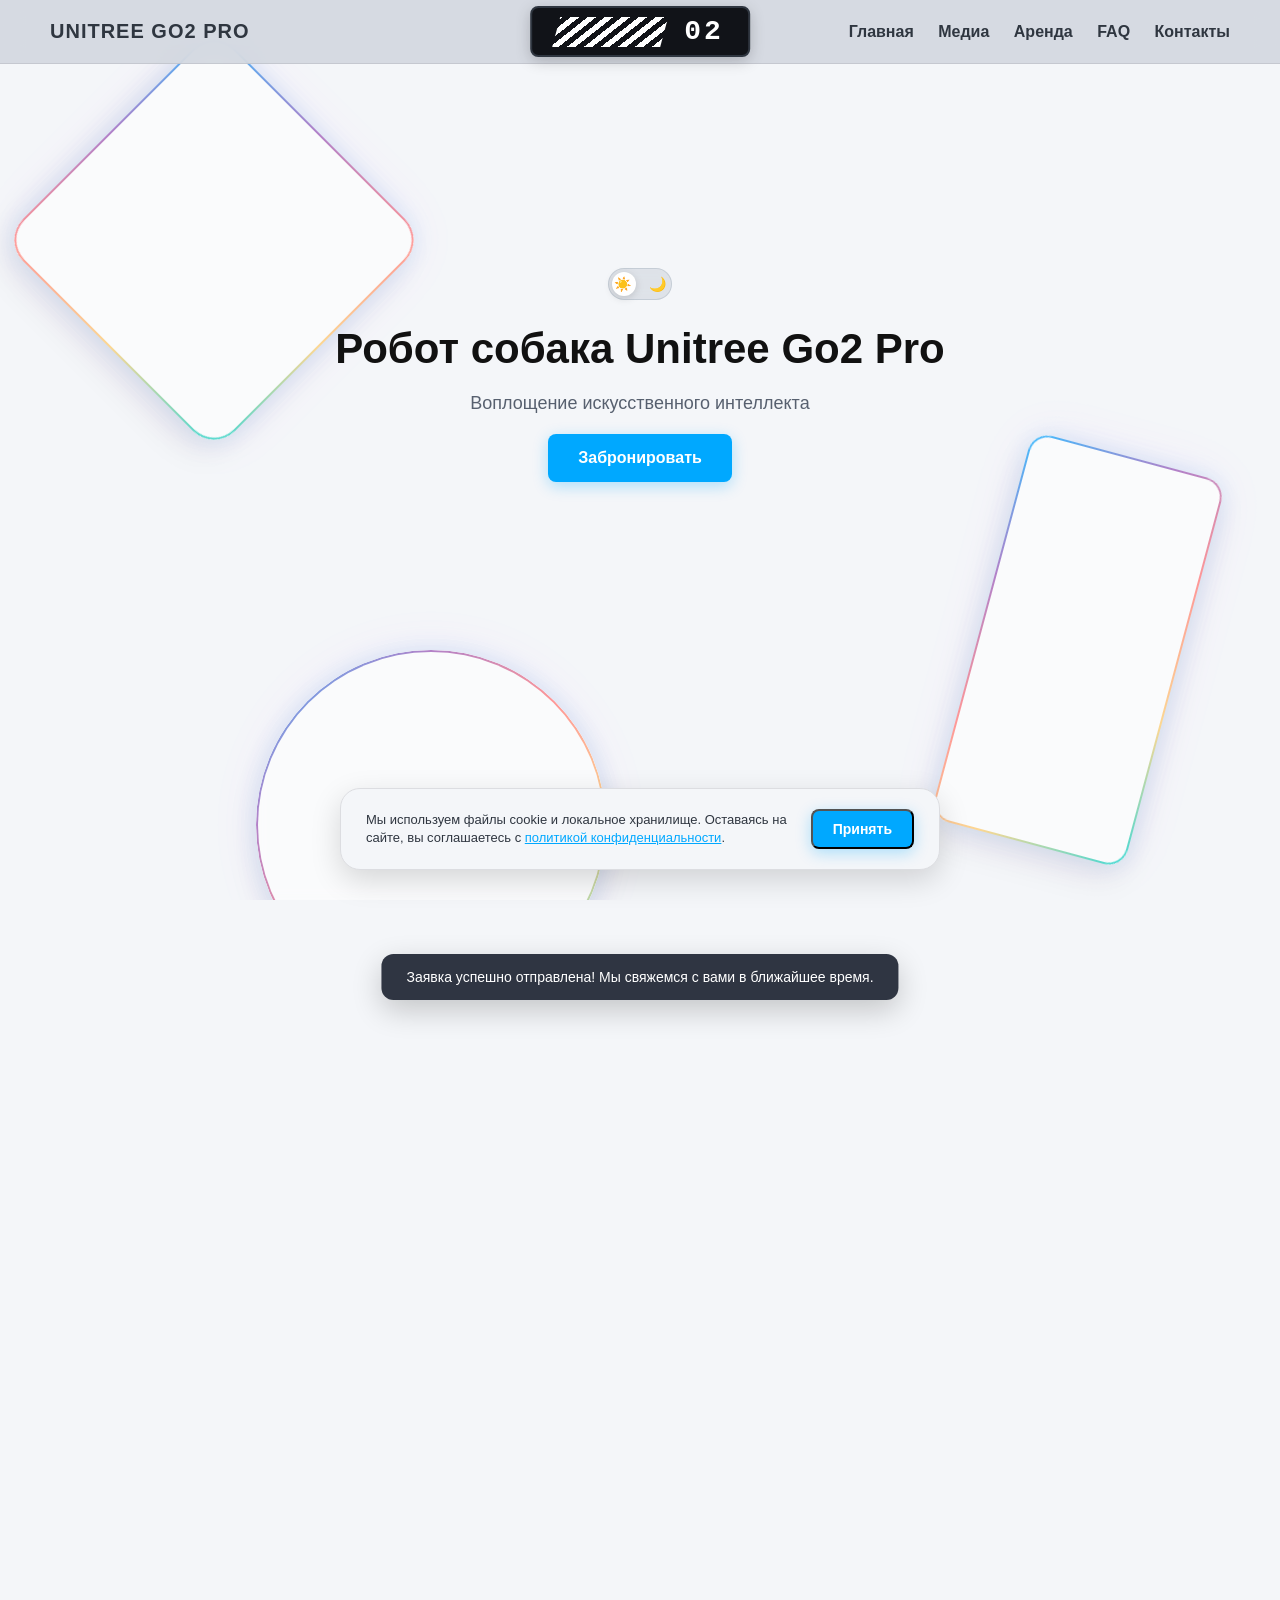
==== commit 84686bc6: "Add neon hover effects to terms, fix dark theme and update privacy policy" ====
--- a/index.html
+++ b/index.html
@@ -1,208 +1,222 @@
-<!DOCTYPE html>
-<html lang="ru">
-<head>
-    <meta charset="UTF-8">
-    <meta name="viewport" content="width=device-width, initial-scale=1.0">
-    <title>Аренда Unitree Go2 Pro — Робособака из будущего</title>
-    <link rel="stylesheet" href="style.css">
-</head>
-<body>
-
-    <header>
-        <div class="logo">UNITREE GO2 PRO</div>
-
-        <div class="tech-badge">
-        <span class="tech-stripes"></span>
-        <span class="tech-number">02</span>
-    </div>
-    
-        <nav>
-            <a href="#home">Главная</a>
-            <a href="#gallery">Медиа</a>
-            <a href="#calculator">Калькулятор</a>
-            <a href="#faq">FAQ</a>
-            <a href="#contacts">Контакты</a>
-        </nav>
-    </header>
-
-    <section id="home">
-        <!-- Кнопка переключения темы -->
-        <button id="themeToggle" class="theme-toggle" type="button" aria-label="Сменить тему">
-            <span class="toggle-track">
-                <span class="toggle-icon sun">☀️</span>
-                <span class="toggle-icon moon">🌙</span>
-                <span class="toggle-thumb"></span>
-            </span>
-        </button>
-
-        <h2>Робот собака Unitree Go2 Pro</h2>
-        <p>Воплощение искусственного интеллекта</p>
-        <a href="#contacts" class="neon-btn">Забронировать</a>
-    </section>
-
-    <!-- ПЛИТОЧНАЯ ГАЛЕРЕЯ (BENTO GRID) -->
-    <section id="gallery">
-        <h2>Медиа</h2>
-        
-        <div class="media-grid">
-            <div class="media-item main-cover">
-                <img src="oblojka.png" alt="Главная обложка Unitree Go2 Pro">
-            </div>
-            <div class="media-item">
-                <img src="sobaka1.png" alt="Unitree Go2 Pro - Фото 1">
-            </div>
-            <div class="media-item">
-                <img src="sobaka2.png" alt="Unitree Go2 Pro - Фото 2">
-            </div>
-            <div class="media-item">
-                <video src="lidar.mp4" autoplay loop muted playsinline></video>
-            </div>
-            <div class="media-item">
-                <video src="truk.mp4" autoplay loop muted playsinline></video>
-            </div>
-        </div>
-    </section>
-
-    <!-- КАЛЬКУЛЯТОР АРЕНДЫ -->
-    <section id="calculator">
-        <h2>Калькулятор аренды</h2>
-        <p>Рассчитайте ориентировочную стоимость аренды робота Unitree Go2 Pro.</p>
-        
-        <div class="calc-card">
-            <div class="calc-group">
-                <label for="rental-days">Срок аренды (дней): <span id="days-val">1</span></label>
-                <input type="range" id="rental-days" min="1" max="30" value="1">
-            </div>
-            
-            <div class="calc-options">
-                <label class="checkbox-label">
-                    <input type="checkbox" id="operator-service"> Услуга оператора (+5 000 ₽/день)
-                </label>
-            </div>
-            
-            <div class="calc-result">
-                <span>Итого:</span>
-                <span id="total-price">15 000 ₽</span>
-            </div>
-        </div>
-    </section>
-
-    <!-- СЕКЦИЯ FAQ -->
-    <section id="faq">
-        <h2>Часто задаваемые вопросы</h2>
-        <div class="faq-container">
-            <div class="faq-item">
-                <button class="faq-question">Сложно ли управлять роботом-собакой? <span class="faq-arrow">+</span></button>
-                <div class="faq-answer">
-                    <p>Совсем нет! Управлять можно с помощью интуитивного пульта или мобильного приложения. Также робот поддерживает автономный режим.</p>
-                </div>
-            </div>
-            <div class="faq-item">
-                <button class="faq-question">Что входит в комплект поставки? <span class="faq-arrow">+</span></button>
-                <div class="faq-answer">
-                    <p>Робот Unitree Go2 Pro, аккумулятор повышенной емкости, зарядное устройство, пульт ДУ и защитный кейс.</p>
-                </div>
-            </div>
-            <div class="faq-item">
-                <button class="faq-question">Как происходит аренда и доставка? <span class="faq-arrow">+</span></button>
-                <div class="faq-answer">
-                    <p>Мы доставляем робота по всей России. Оформляется официальный договор аренды и проводится инструктаж.</p>
-                </div>
-            </div>
-        </div>
-    </section>
-
-    <!-- СЕКЦИЯ КОНТАКТОВ И ЗАЯВКИ -->
-    <section id="contacts">
-        <h2>Связь и бронирование</h2>
-        <p>Бронь открыта. Свяжитесь с нами или оставьте заявку.</p>
-        
-        <!-- Интерактивная кнопка телефона -->
-        <div class="contact-box" style="margin-bottom: 30px;">
-            <button id="phone-btn" class="neon-btn phone-toggle-btn">Позвонить</button>
-        </div>
-
-        <p style="margin-bottom: 15px; font-weight: bold;">Или оставьте заявку на бронь:</p>
-        
-        <form id="booking-form" class="booking-form">
-            <input type="text" id="client-name" placeholder="Ваше имя" required class="form-input">
-            <input type="tel" id="client-phone" placeholder="Номер телефона" required class="form-input">
-            
-            <div class="form-agreement">
-                <input type="checkbox" id="agreement-checkbox" required>
-                <label for="agreement-checkbox">Я согласен(а) с <a href="privacy.html" target="_blank">политикой конфиденциальности</a> и на обработку персональных данных</label>
-            </div>
-            
-            <button type="submit" class="neon-btn submit-btn">Забронировать</button>
-        </form>
-    </section>
-
-    <!-- Кнопка "Наверх" -->
-    <a href="#home" id="scrollTopBtn" title="Вернуться наверх">&#8679;</a>
-
-    <!-- ФОНОВЫЕ ГОЛОГРАФИЧЕСКИЕ ФИГУРЫ -->
-    <div class="holo-background">
-        <div class="holo-shape shape-1"></div>
-        <div class="holo-shape shape-2"></div>
-        <div class="holo-shape shape-3"></div>
-    </div>
-
-    <!-- БАННЕР COOKIES -->
-    <div id="cookie-banner" class="cookie-banner">
-        <div class="cookie-content">
-            <p>Мы используем файлы cookie и локальное хранилище. Оставаясь на сайте, вы соглашаетесь с <a href="privacy.html" target="_blank">политикой конфиденциальности</a>.</p>
-            <button id="accept-cookies" class="neon-btn cookie-btn">Принять</button>
-        </div>
-    </div>
-
-    <!-- TOAST УВЕДОМЛЕНИЕ -->
-    <div id="toast-notification" class="toast">
-        <span>Заявка успешно отправлена! Мы свяжемся с вами в ближайшее время.</span>
-    </div>
-
-    <!-- ПОДВАЛ САЙТА -->
-    <footer id="footer">
-        <div class="footer-content">
-            <div class="footer-columns">
-                <div class="footer-col footer-about">
-                    <div class="footer-logo">Unitree Go2 Pro</div>
-                    <p class="footer-desc">Воплощение искусственного интеллекта и передовых технологий в мире робототехники.</p>
-                </div>
-
-                <div class="footer-col footer-nav">
-                    <h4>Навигация</h4>
-                    <ul>
-                        <li><a href="#home">Главная</a></li>
-                        <li><a href="#gallery">Галерея</a></li>
-                        <li><a href="#contacts">Контакты</a></li>
-                    </ul>
-                </div>
-
-                <div class="footer-col footer-social">
-                    <h4>Социальные сети</h4>
-                    <ul>
-                        <li><a href="#" target="_blank">Telegram</a></li>
-                        <li><a href="#" target="_blank">ВКонтакте</a></li>
-                        <li><a href="#" target="_blank">YouTube</a></li>
-                    </ul>
-                </div>
-
-                <div class="footer-col footer-details">
-                    <h4>Реквизиты</h4>
-                    <div class="legal-info">
-                        <p><strong>ИП Богатырев Д. А.</strong></p>
-                        <p>ИНН: 272324751515</p>
-                        <p class="disclaimer-text">Информация не является публичной офертой.</p>
-                    </div>
-                </div>
-            </div>
-
-            <div class="footer-bottom">
-                <p>&copy; 2026 Unitree Go2 Pro. Все права защищены. <a href="privacy.html" class="legal-link">Политика конфиденциальности</a></p>
-            </div>
-        </div>
-    </footer>
-
-    <script src="script.js"></script>
-</body>
-</html>
+<!DOCTYPE html>
+<html lang="ru">
+<head>
+    <meta charset="UTF-8">
+    <meta name="viewport" content="width=device-width, initial-scale=1.0">
+    <title>Аренда Unitree Go2 Pro — Робособака из будущего</title>
+    <link rel="stylesheet" href="style.css">
+</head>
+<body>
+
+    <header>
+        <div class="logo">UNITREE GO2 PRO</div>
+
+        <div class="tech-badge">
+        <span class="tech-stripes"></span>
+        <span class="tech-number">02</span>
+    </div>
+    
+        <nav>
+            <a href="#home">Главная</a>
+            <a href="#gallery">Медиа</a>
+            <a href="#rental-terms">Аренда</a>
+            <a href="#faq">FAQ</a>
+            <a href="#contacts">Контакты</a>
+        </nav>
+    </header>
+
+    <section id="home">
+        <!-- Кнопка переключения темы -->
+        <button id="themeToggle" class="theme-toggle" type="button" aria-label="Сменить тему">
+            <span class="toggle-track">
+                <span class="toggle-icon sun">☀️</span>
+                <span class="toggle-icon moon">🌙</span>
+                <span class="toggle-thumb"></span>
+            </span>
+        </button>
+
+        <h2>Робот собака Unitree Go2 Pro</h2>
+        <p>Воплощение искусственного интеллекта</p>
+        <a href="#contacts" class="neon-btn">Забронировать</a>
+    </section>
+
+    <!-- ПЛИТОЧНАЯ ГАЛЕРЕЯ (BENTO GRID) -->
+    <section id="gallery">
+        <h2>Медиа</h2>
+        
+        <div class="media-grid">
+            <div class="media-item main-cover">
+                <img src="oblojka.png" alt="Главная обложка Unitree Go2 Pro">
+            </div>
+            <div class="media-item">
+                <img src="sobaka1.png" alt="Unitree Go2 Pro - Фото 1">
+            </div>
+            <div class="media-item">
+                <img src="sobaka2.png" alt="Unitree Go2 Pro - Фото 2">
+            </div>
+            <div class="media-item">
+                <video src="lidar.mp4" autoplay loop muted playsinline></video>
+            </div>
+            <div class="media-item">
+                <video src="truk.mp4" autoplay loop muted playsinline></video>
+            </div>
+        </div>
+    </section>
+
+    <!-- Секция Условия аренды -->
+<section id="rental-terms" class="rental-terms">
+    <h2 class="section-title">Условия аренды</h2>
+    <div class="terms-grid">
+        <div class="term-card">
+            <div class="icon">🕒</div>
+            <h3>Минимальный срок</h3>
+            <p>Аренда возможна на срок от 2 часов.</p>
+        </div>
+        <div class="term-card">
+            <div class="icon">💰</div>
+            <h3>Стоимость</h3>
+            <p>Базовая цена — 10 000 рублей в час.</p>
+        </div>
+        <div class="term-card">
+            <div class="icon">👤</div>
+            <h3>Оператор</h3>
+            <p>Работа робота осуществляется только в сопровождении нашего оператора.</p>
+        </div>
+        <div class="term-card">
+            <div class="icon">☀️</div>
+            <h3>Погода / Мероприятия</h3>
+            <p>Использование возможно в помещении или на улице в сухую погоду.</p>
+        </div>
+        <div class="term-card">
+            <div class="icon">📍</div>
+            <h3>География</h3>
+            <p>Аренда предоставляется только на территории г. Хабаровска и Хабаровского края.</p>
+        </div>
+        <div class="term-card">
+            <div class="icon">🤝</div>
+            <h3>Дополнительно</h3>
+            <p>Аренда на более длительный срок и/или в другом регионе возможна только после согласования с менеджером.</p>
+        </div>
+    </div>
+</section>
+
+    <!-- СЕКЦИЯ FAQ -->
+    <section id="faq">
+        <h2>Часто задаваемые вопросы</h2>
+        <div class="faq-container">
+            <div class="faq-item">
+                <button class="faq-question">Сложно ли управлять роботом-собакой? <span class="faq-arrow">+</span></button>
+                <div class="faq-answer">
+                    <p>Совсем нет! Управлять можно с помощью интуитивного пульта или мобильного приложения. Также робот поддерживает автономный режим.</p>
+                </div>
+            </div>
+            <div class="faq-item">
+                <button class="faq-question">Что входит в комплект поставки? <span class="faq-arrow">+</span></button>
+                <div class="faq-answer">
+                    <p>Робот Unitree Go2 Pro, аккумулятор повышенной емкости, зарядное устройство, пульт ДУ и защитный кейс.</p>
+                </div>
+            </div>
+            <div class="faq-item">
+                <button class="faq-question">Как происходит аренда и доставка? <span class="faq-arrow">+</span></button>
+                <div class="faq-answer">
+                    <p>Мы доставляем робота по всей России. Оформляется официальный договор аренды и проводится инструктаж.</p>
+                </div>
+            </div>
+        </div>
+    </section>
+
+    <!-- СЕКЦИЯ КОНТАКТОВ И ЗАЯВКИ -->
+    <section id="contacts">
+        <h2>Связь и бронирование</h2>
+        <p>Бронь открыта. Свяжитесь с нами или оставьте заявку.</p>
+        
+        <!-- Интерактивная кнопка телефона -->
+        <div class="contact-box" style="margin-bottom: 30px;">
+            <button id="phone-btn" class="neon-btn phone-toggle-btn">Позвонить</button>
+        </div>
+
+        <p style="margin-bottom: 15px; font-weight: bold;">Или оставьте заявку на бронь:</p>
+        
+        <form id="booking-form" class="booking-form">
+            <input type="text" id="client-name" placeholder="Ваше имя" required class="form-input">
+            <input type="tel" id="client-phone" placeholder="Номер телефона" required class="form-input">
+            
+            <div class="form-agreement">
+                <input type="checkbox" id="agreement-checkbox" required>
+                <label for="agreement-checkbox">Я согласен(а) с <a href="privacy.html" target="_blank">политикой конфиденциальности</a> и на обработку персональных данных</label>
+            </div>
+            
+            <button type="submit" class="neon-btn submit-btn">Забронировать</button>
+        </form>
+    </section>
+
+    <!-- Кнопка "Наверх" -->
+    <a href="#home" id="scrollTopBtn" title="Вернуться наверх">&#8679;</a>
+
+    <!-- ФОНОВЫЕ ГОЛОГРАФИЧЕСКИЕ ФИГУРЫ -->
+    <div class="holo-background">
+        <div class="holo-shape shape-1"></div>
+        <div class="holo-shape shape-2"></div>
+        <div class="holo-shape shape-3"></div>
+    </div>
+
+    <!-- БАННЕР COOKIES -->
+    <div id="cookie-banner" class="cookie-banner">
+        <div class="cookie-content">
+            <p>Мы используем файлы cookie и локальное хранилище. Оставаясь на сайте, вы соглашаетесь с <a href="privacy.html" target="_blank">политикой конфиденциальности</a>.</p>
+            <button id="accept-cookies" class="neon-btn cookie-btn">Принять</button>
+        </div>
+    </div>
+
+    <!-- TOAST УВЕДОМЛЕНИЕ -->
+    <div id="toast-notification" class="toast">
+        <span>Заявка успешно отправлена! Мы свяжемся с вами в ближайшее время.</span>
+    </div>
+
+    <!-- ПОДВАЛ САЙТА -->
+    <footer id="footer">
+        <div class="footer-content">
+            <div class="footer-columns">
+                <div class="footer-col footer-about">
+                    <div class="footer-logo">Unitree Go2 Pro</div>
+                    <p class="footer-desc">Воплощение искусственного интеллекта и передовых технологий в мире робототехники.</p>
+                </div>
+
+                <div class="footer-col footer-nav">
+                    <h4>Навигация</h4>
+                    <ul>
+                        <li><a href="#home">Главная</a></li>
+                        <li><a href="#gallery">Галерея</a></li>
+                        <li><a href="#rental-terms">Аренда</a></li>
+                        <li><a href="#contacts">Контакты</a></li>
+                    </ul>
+                </div>
+
+                <div class="footer-col footer-social">
+                    <h4>Социальные сети</h4>
+                    <ul>
+                        <li><a href="#" target="_blank">Telegram</a></li>
+                        <li><a href="#" target="_blank">ВКонтакте</a></li>
+                        <li><a href="#" target="_blank">YouTube</a></li>
+                    </ul>
+                </div>
+
+                <div class="footer-col footer-details">
+                    <h4>Реквизиты</h4>
+                    <div class="legal-info">
+                        <p><strong>ИП Богатырев Д. А.</strong></p>
+                        <p>ИНН: 272324751515</p>
+                        <p class="disclaimer-text">Информация не является публичной офертой.</p>
+                    </div>
+                </div>
+            </div>
+
+            <div class="footer-bottom">
+                <p>&copy; 2026 Unitree Go2 Pro. Все права защищены. <a href="privacy.html" class="legal-link">Политика конфиденциальности</a></p>
+            </div>
+        </div>
+    </footer>
+
+    <script src="script.js?v=2"></script>
+</body>
+</html>
--- a/style.css
+++ b/style.css
@@ -1,912 +1,1002 @@
-/* --- БАЗОВЫЕ СТИЛИ --- */
-* {
-    margin: 0;
-    padding: 0;
-    box-sizing: border-box;
-}
-
-/* Переменные для анимации лужи при смене темы */
-:root {
-    --x: 50%;
-    --y: 50%;
-}
-
-html, body {
-    height: 100%;
-    overflow-x: hidden;
-}
-
-body {
-    background-color: #f4f6f9;
-    color: #2f3640;
-    font-family: sans-serif;
-    scroll-behavior: smooth;
-    position: relative;
-    min-height: 100vh;
-}
-
-/* --- ХЕДЕР С ЭФФЕКТОМ МАТОВОГО СТЕКЛА --- */
-header {
-    display: flex;
-    justify-content: space-between;
-    align-items: center;
-    padding: 20px 50px;
-    background-color: rgba(210, 215, 222, 0.88); /* Плотный сероватый оттенок для светлой темы */
-    backdrop-filter: blur(12px);
-    -webkit-backdrop-filter: blur(12px);
-    border-bottom: 1px solid rgba(0, 0, 0, 0.08);
-    position: fixed;
-    top: 0;
-    left: 0;
-    width: 100%;
-    z-index: 1000;
-    transition: background-color 0.4s ease, border-color 0.4s ease, color 0.4s ease;
-}
-
-.logo {
-    font-weight: 900;
-    font-size: 20px;
-    letter-spacing: 1px;
-}
-
-nav a {
-    color: #2f3640;
-    text-decoration: none;
-    margin-left: 20px;
-    font-weight: bold;
-    transition: 0.3s ease; 
-}
-
-nav a:hover {
-    color: #00a8ff;
-    text-shadow: 0 0 8px rgba(0, 168, 255, 0.4); 
-}
-
-section {
-    padding: 110px 20px 80px;
-    text-align: center;
-    position: relative;
-    z-index: 5;
-}
-
-h2 {
-    color: #111111;
-    margin-bottom: 20px;
-    font-size: 32px;
-    transition: color 0.4s ease;
-}
-
-/* --- КНОПКА ТЕМЫ (СОЛНЦЕ / ЛУНА) ПОД ХЕДДЕРОМ --- */
-.theme-toggle {
-    background: none;
-    border: none;
-    cursor: pointer;
-    padding: 0;
-    outline: none;
-    margin-bottom: 25px;
-    pointer-events: auto;
-}
-
-.theme-toggle * {
-    pointer-events: none;
-}
-
-.toggle-track {
-    display: flex;
-    align-items: center;
-    justify-content: space-between;
-    width: 64px;
-    height: 32px;
-    background: rgba(180, 190, 200, 0.35);
-    border: 1px solid rgba(180, 190, 200, 0.6);
-    border-radius: 50px;
-    padding: 0 5px;
-    position: relative;
-    backdrop-filter: blur(6px);
-    -webkit-backdrop-filter: blur(6px);
-    transition: background 0.4s ease, border-color 0.4s ease;
-}
-
-.toggle-icon {
-    font-size: 14px;
-    z-index: 1;
-    user-select: none;
-}
-
-.toggle-thumb {
-    position: absolute;
-    top: 3px;
-    left: 3px;
-    width: 24px;
-    height: 24px;
-    background: #ffffff;
-    border-radius: 50%;
-    box-shadow: 0 2px 8px rgba(0, 0, 0, 0.15);
-    transition: transform 0.4s cubic-bezier(0.68, -0.55, 0.27, 1.55), background 0.4s ease;
-}
-
-.theme-toggle:hover {
-    opacity: 0.8;
-}
-
-/* --- ГЛАВНЫЙ ЭКРАН --- */
-#home {
-    position: relative;
-    background-color: transparent; 
-    background-image: none; 
-    z-index: 5;
-    min-height: 80vh;
-    display: flex;
-    flex-direction: column;
-    justify-content: center;
-    align-items: center;
-}
-
-#home h2 {
-    font-size: 42px;
-    font-weight: 800;
-    color: #111111;
-}
-
-#home p {
-    font-size: 18px;
-    color: #57606f;
-    transition: color 0.4s ease;
-}
-
-/* --- КНОПКИ И АНИМАЦИИ --- */
-.neon-btn {
-    display: inline-block;
-    padding: 15px 30px;
-    color: #ffffff;
-    background-color: #00a8ff;
-    text-decoration: none;
-    font-weight: bold;
-    border-radius: 8px;
-    margin-top: 20px;
-    transition: 0.3s;
-    box-shadow: 0 4px 15px rgba(0, 168, 255, 0.3);
-    animation: neon-pulse-light 2s infinite alternate;
-}
-
-@keyframes neon-pulse-light {
-    0% { box-shadow: 0 0 10px rgba(0, 168, 255, 0.3); }
-    50% { box-shadow: 0 0 20px rgba(0, 168, 255, 0.6), 0 0 30px rgba(0, 168, 255, 0.2); }
-    100% { box-shadow: 0 0 10px rgba(0, 168, 255, 0.3); }
-}
-
-.neon-btn:hover {
-    background-color: #0097e6;
-    transform: translateY(-2px);
-}
-
-/* --- СТИЛИ ДЛЯ ПЛИТОЧНОЙ ГАЛЕРЕИ (МЕДИА) --- */
-.media-grid {
-    display: grid;
-    grid-template-columns: repeat(2, 1fr);
-    gap: 25px; 
-    max-width: 1100px;
-    margin: 0 auto;
-}
-
-.media-item.main-cover {
-    grid-column: 1 / -1; 
-}
-
-.media-item {
-    position: relative;
-    z-index: 5;
-    border-radius: 20px; 
-    overflow: hidden; 
-    background: #f4f6f9; 
-    border: 1px solid #dcdde1; 
-    box-shadow: 0 10px 30px rgba(0, 0, 0, 0.05);
-    transition: all 0.4s ease;
-}
-
-.media-item:hover {
-    box-shadow: 0 15px 35px rgba(0, 168, 255, 0.2);
-    border-color: #00a8ff;
-    transform: translateY(-8px); 
-    background: #ffffff;
-}
-
-.media-item img, 
-.media-item video {
-    width: 100%;
-    height: 100%;
-    object-fit: cover; 
-    display: block;
-}
-
-.main-cover img {
-    max-height: 500px;
-    object-position: center;
-}
-
-@media (max-width: 768px) {
-    .media-grid {
-        grid-template-columns: 1fr; 
-    }
-}
-
-/* --- КАЛЬКУЛЯТОР АРЕНДЫ --- */
-.calc-card {
-    position: relative;
-    z-index: 5;
-    max-width: 500px;
-    margin: 0 auto;
-    background: #f4f6f9;
-    border: 1px solid #dcdde1;
-    padding: 30px;
-    border-radius: 20px;
-    box-shadow: 0 10px 30px rgba(0, 0, 0, 0.05);
-    text-align: left;
-}
-
-.calc-group {
-    margin-bottom: 20px;
-}
-
-.calc-group label {
-    display: block;
-    font-weight: 600;
-    margin-bottom: 10px;
-    color: #2f3640;
-}
-
-.calc-group input[type="range"] {
-    width: 100%;
-    cursor: pointer;
-}
-
-.calc-options {
-    margin-bottom: 25px;
-}
-
-.checkbox-label {
-    font-size: 14px;
-    color: #57606f;
-    cursor: pointer;
-    display: flex;
-    align-items: center;
-    gap: 8px;
-}
-
-.calc-result {
-    display: flex;
-    justify-content: space-between;
-    align-items: center;
-    font-size: 22px;
-    font-weight: 900;
-    color: #00a8ff;
-    border-top: 1px solid rgba(0,0,0,0.08);
-    padding-top: 15px;
-}
-
-/* --- FAQ АККОРДЕОН --- */
-.faq-container {
-    max-width: 700px;
-    margin: 0 auto;
-    text-align: left;
-}
-
-.faq-item {
-    position: relative;
-    z-index: 5;
-    background: #f4f6f9;
-    border: 1px solid #dcdde1;
-    margin-bottom: 15px;
-    border-radius: 12px;
-    overflow: hidden;
-    box-shadow: 0 5px 15px rgba(0,0,0,0.03);
-    transition: all 0.3s ease;
-}
-
-.faq-question {
-    width: 100%;
-    padding: 18px 20px;
-    background: none;
-    border: none;
-    outline: none;
-    font-size: 16px;
-    font-weight: 700;
-    color: #2f3640;
-    display: flex;
-    justify-content: space-between;
-    align-items: center;
-    cursor: pointer;
-    text-align: left;
-}
-
-.faq-arrow {
-    font-size: 20px;
-    transition: transform 0.3s ease;
-}
-
-.faq-answer {
-    max-height: 0;
-    overflow: hidden;
-    transition: max-height 0.3s ease-out, padding 0.3s ease;
-    padding: 0 20px;
-    color: #57606f;
-    font-size: 14px;
-    line-height: 1.5;
-}
-
-.faq-item.active .faq-answer {
-    max-height: 150px;
-    padding: 0 20px 18px 20px;
-}
-
-.faq-item.active .faq-arrow {
-    transform: rotate(45deg);
-}
-
-/* --- СЕКЦИЯ КОНТАКТОВ И ФОРМА --- */
-#contacts {
-    position: relative;
-    z-index: 5;
-    padding: 90px 20px 90px;
-    text-align: center;
-    background: #f4f6f9;
-    border-radius: 30px;
-    max-width: 900px;
-    margin: 40px auto;
-    border: 1px solid #dcdde1;
-    box-shadow: 0 15px 35px rgba(0, 0, 0, 0.04);
-    transition: background 0.4s ease, border-color 0.4s ease;
-}
-
-.contact-box {
-    margin-top: 20px;
-    display: flex;
-    justify-content: center;
-    align-items: center;
-    min-height: 60px;
-}
-
-.phone-toggle-btn {
-    cursor: pointer;
-    border: none;
-    outline: none;
-    font-size: 16px;
-    font-weight: bold;
-    transition: all 0.3s ease;
-}
-
-.phone-revealed {
-    display: inline-block;
-    padding: 15px 30px;
-    background-color: transparent;
-    border: 2px solid #00a8ff;
-    color: #00a8ff;
-    text-decoration: none;
-    font-size: 20px;
-    font-weight: 800;
-    border-radius: 8px;
-    box-shadow: 0 4px 15px rgba(0, 168, 255, 0.2);
-    transition: all 0.3s ease;
-    animation: fadeInPhone 0.4s ease-out forwards;
-}
-
-.phone-revealed:hover {
-    background-color: #00a8ff;
-    color: #ffffff;
-    transform: translateY(-2px);
-}
-
-@keyframes fadeInPhone {
-    from { opacity: 0; transform: scale(0.9); }
-    to { opacity: 1; transform: scale(1); }
-}
-
-.booking-form {
-    max-width: 450px;
-    margin: 0 auto;
-    display: flex;
-    flex-direction: column;
-    gap: 15px;
-    text-align: left;
-}
-
-.form-input {
-    width: 100%;
-    padding: 12px 15px;
-    border-radius: 8px;
-    border: 1px solid #dcdde1;
-    background: rgba(255, 255, 255, 0.8);
-    font-size: 15px;
-    outline: none;
-    transition: border-color 0.3s ease;
-}
-
-.form-input:focus {
-    border-color: #00a8ff;
-}
-
-.form-agreement {
-    display: flex;
-    align-items: flex-start;
-    gap: 10px;
-    font-size: 12px;
-    color: #57606f;
-    line-height: 1.4;
-}
-
-.form-agreement input {
-    margin-top: 2px;
-    cursor: pointer;
-}
-
-.form-agreement a {
-    color: #00a8ff;
-    text-decoration: underline;
-}
-
-.submit-btn {
-    width: 100%;
-    cursor: pointer;
-    border: none;
-    margin-top: 5px;
-    animation: none !important;
-}
-
-/* --- TOAST УВЕДОМЛЕНИЕ --- */
-.toast {
-    position: fixed;
-    bottom: -100px;
-    left: 50%;
-    transform: translateX(-50%);
-    background: #2f3542;
-    color: #ffffff;
-    padding: 15px 25px;
-    border-radius: 12px;
-    box-shadow: 0 10px 30px rgba(0,0,0,0.2);
-    font-size: 14px;
-    z-index: 99999;
-    transition: bottom 0.4s cubic-bezier(0.175, 0.885, 0.32, 1.275);
-}
-
-.toast.show {
-    bottom: 30px;
-}
-
-/* --- КНОПКА "НАВЕРХ" --- */
-#scrollTopBtn {
-    opacity: 0; 
-    pointer-events: none; 
-    position: fixed;
-    bottom: 30px;
-    right: 30px;
-    z-index: 9999; 
-    font-size: 22px; 
-    font-weight: 900;
-    color: #1a1a1a; 
-    background: rgba(47, 54, 64, 0.2); 
-    backdrop-filter: blur(12px);
-    -webkit-backdrop-filter: blur(12px); 
-    border: 1px solid rgba(47, 54, 64, 0.15); 
-    width: 50px; 
-    height: 50px;
-    text-align: center;
-    line-height: 48px; 
-    border-radius: 50%;
-    text-decoration: none;
-    box-shadow: 0 8px 20px rgba(0, 0, 0, 0.12); 
-    transition: all 0.3s ease-in-out; 
-}
-
-#scrollTopBtn.show {
-    opacity: 1 !important; 
-    pointer-events: auto !important;
-}
-
-#scrollTopBtn:hover {
-    transform: translateY(-5px); 
-    background: rgba(47, 54, 64, 0.35); 
-    box-shadow: 0 10px 25px rgba(0, 168, 255, 0.25); 
-    border-color: #00a8ff;
-    color: #00a8ff; 
-}
-
-/* --- СКРОЛЛБАР --- */
-::-webkit-scrollbar {
-    width: 8px; 
-}
-::-webkit-scrollbar-track {
-    background: #f4f6f9; 
-}
-::-webkit-scrollbar-thumb {
-    background: #b2bec3; 
-    border-radius: 4px; 
-}
-::-webkit-scrollbar-thumb:hover {
-    background: #00a8ff; 
-}
-
-/* --- ГОЛОГРАФИЧЕСКИЕ ФИГУРЫ --- */
-.holo-background {
-    position: fixed;
-    top: 0;
-    left: 0;
-    width: 100vw;
-    height: 100vh;
-    overflow: hidden;
-    pointer-events: none; 
-    z-index: 1 !important; 
-}
-
-.holo-shape {
-    position: absolute;
-    background: rgba(255, 255, 255, 0.55);
-    backdrop-filter: blur(6px);
-    -webkit-backdrop-filter: blur(6px);
-    box-shadow: 
-        0 15px 35px rgba(0, 0, 0, 0.07), 
-        0 0 25px rgba(0, 168, 255, 0.12),
-        0 0 50px rgba(224, 86, 253, 0.08);
-    transition: transform 0.1s ease-out, background 0.4s ease;
-    will-change: transform; 
-}
-
-.holo-shape::before {
-    content: "";
-    position: absolute;
-    inset: 0;
-    border-radius: inherit;
-    padding: 2px; 
-    background: linear-gradient(135deg, #00a8ff, #9b59b6, #ff7675, #fdcb6e, #00cec9);
-    -webkit-mask: linear-gradient(#fff 0 0) content-box, linear-gradient(#fff 0 0);
-    -webkit-mask-composite: xor;
-    mask-composite: exclude;
-    pointer-events: none;
-    opacity: 0.75;
-}
-
-.shape-1 { width: 300px; height: 300px; top: 10%; left: 5%; border-radius: 30px; transform: rotate(45deg); }
-.shape-2 { width: 200px; height: 400px; top: 50%; right: 8%; border-radius: 20px; transform: rotate(15deg); }
-.shape-3 { width: 350px; height: 350px; bottom: -100px; left: 20%; border-radius: 50%; }
-
-/* --- СТИЛИ МНОГОКОЛОНОЧНОГО ПОДВАЛА (МАТОВОЕ СТЕКЛО) --- */
-#footer {
-    position: relative;
-    padding: 60px 20px 30px;
-    background: rgba(210, 215, 222, 0.88); /* Плотный сероватый оттенок для светлой темы */
-    backdrop-filter: blur(12px);
-    -webkit-backdrop-filter: blur(12px);
-    border-top: 1px solid rgba(0, 0, 0, 0.08);
-    z-index: 10;
-    transition: background 0.4s ease, border-color 0.4s ease, color 0.4s ease;
-    text-align: left;
-}
-
-.footer-content { max-width: 1200px; margin: 0 auto; }
-.footer-columns { display: grid; grid-template-columns: 2fr 1fr 1fr 1.5fr; gap: 40px; margin-bottom: 40px; }
-.footer-col h4 { font-size: 16px; font-weight: 700; margin-bottom: 15px; color: #111; transition: color 0.4s ease; }
-.footer-col ul { list-style: none; padding: 0; margin: 0; }
-.footer-col ul li { margin-bottom: 8px; }
-.footer-col ul li a, .footer-col p { font-size: 14px; color: #57606f; text-decoration: none; transition: color 0.3s ease; }
-.footer-col ul li a:hover { color: #00a8ff; }
-.footer-logo { font-size: 20px; font-weight: 900; margin-bottom: 10px; letter-spacing: 1px; color: #111; transition: color 0.4s ease; }
-.footer-desc { margin-bottom: 0; line-height: 1.5; }
-.legal-info { margin-top: 10px; }
-.legal-info p { font-size: 13px; margin-bottom: 3px; }
-.disclaimer-text { font-size: 11px !important; opacity: 0.7; margin-top: 8px; }
-.footer-bottom { border-top: 1px solid rgba(0, 0, 0, 0.08); padding-top: 20px; display: flex; justify-content: space-between; align-items: center; font-size: 13px; color: #718093; flex-wrap: wrap; gap: 10px; transition: border-color 0.4s ease; }
-.footer-bottom .legal-link { color: #00a8ff; text-decoration: underline; margin-left: 10px; }
-.meta-note { font-size: 11px; opacity: 0.7; }
-
-@media (max-width: 900px) {
-    .footer-columns { grid-template-columns: 1fr 1fr; gap: 30px; }
-}
-
-@media (max-width: 600px) {
-    .footer-columns { grid-template-columns: 1fr; gap: 25px; }
-    .footer-bottom { flex-direction: column; text-align: center; }
-}
-
-/* --- СТИЛИ БАННЕРА COOKIES --- */
-.cookie-banner {
-    position: fixed;
-    bottom: -150px; 
-    left: 50%;
-    transform: translateX(-50%);
-    width: 90%;
-    max-width: 600px;
-    background: #f4f6f9;
-    border: 1px solid #dcdde1;
-    box-shadow: 0 10px 30px rgba(0, 0, 0, 0.15);
-    padding: 20px 25px;
-    border-radius: 20px;
-    z-index: 10000;
-    transition: bottom 0.5s cubic-bezier(0.175, 0.885, 0.32, 1.275);
-}
-
-.cookie-banner.show { bottom: 30px; }
-.cookie-content { display: flex; align-items: center; justify-content: space-between; gap: 20px; }
-.cookie-content p { font-size: 13px; color: #2f3640; text-align: left; margin: 0; line-height: 1.4; }
-.cookie-content a { color: #00a8ff; text-decoration: underline; }
-.cookie-btn { padding: 10px 20px; font-size: 14px; margin-top: 0 !important; white-space: nowrap; animation: none !important; }
-
-@media (max-width: 600px) {
-    .cookie-content { flex-direction: column; align-items: stretch; text-align: center; }
-    .cookie-content p { text-align: center; }
-    .cookie-btn { width: 100%; }
-}
-
-/* --- ЕДИНАЯ НЕОНОВАЯ ПОДСВЕТКА ДЛЯ КАРТОЧЕК --- */
-.calc-card, .faq-item {
-    transition: all 0.35s ease-in-out !important;
-    border: 1px solid rgba(255, 255, 255, 0.08) !important;
-    border-radius: 12px;
-}
-
-.calc-card:hover, .faq-item:hover {
-    box-shadow: 0 0 25px rgba(0, 168, 255, 0.35), 0 0 50px rgba(224, 86, 253, 0.2) !important;
-    border-color: rgba(0, 168, 255, 0.7) !important;
-    transform: translateY(-2px);
-}
-
-#contacts {
-    transition: all 0.35s ease-in-out !important;
-    border: 1px solid transparent;
-    border-radius: 16px;
-}
-
-#contacts:hover {
-    box-shadow: 0 0 30px rgba(0, 168, 255, 0.25), 0 0 60px rgba(224, 86, 253, 0.15) !important;
-    border-color: rgba(0, 168, 255, 0.4) !important;
-}
-
-.booking-form, .contact-box {
-    box-shadow: none !important;
-    border: none !important;
-}
-
-/* ==========================================
-   --- ТЕМНЫЙ РЕЖИМ (DARK THEME) ---
-   ========================================== */
-body.dark-theme {
-    background-color: #0f131a;
-    color: #f1f2f6;
-}
-
-body.dark-theme header,
-body.dark-theme #footer {
-    background-color: rgba(18, 20, 25, 0.9); /* Глубокий темно-серый оттенок для темной темы */
-    border-color: rgba(255, 255, 255, 0.08);
-}
-
-body.dark-theme .logo,
-body.dark-theme nav a {
-    color: #f1f2f6;
-}
-
-body.dark-theme nav a:hover {
-    color: #00a8ff;
-}
-
-body.dark-theme h2 {
-    color: #ffffff !important;
-}
-
-body.dark-theme section p,
-body.dark-theme p {
-    color: #a4b0be !important;
-}
-
-body.dark-theme .toggle-thumb {
-    transform: translateX(32px);
-    background: #2f3542;
-}
-
-body.dark-theme .toggle-track {
-    background: rgba(47, 53, 66, 0.6);
-    border-color: rgba(255, 255, 255, 0.15);
-}
-
-body.dark-theme .media-item,
-body.dark-theme #contacts,
-body.dark-theme .calc-card,
-body.dark-theme .faq-item {
-    background: #0f131a !important;
-    border: 1px solid rgba(255, 255, 255, 0.1) !important;
-    box-shadow: 0 10px 30px rgba(0, 0, 0, 0.4);
-}
-
-body.dark-theme .media-item:hover {
-    box-shadow: 0 15px 35px rgba(0, 168, 255, 0.25);
-    border-color: #00a8ff !important;
-}
-
-body.dark-theme #scrollTopBtn {
-    background: rgba(30, 39, 46, 0.6);
-    border: 1px solid rgba(255, 255, 255, 0.1);
-    color: #f1f2f6;
-}
-
-body.dark-theme #scrollTopBtn:hover {
-    background: rgba(30, 39, 46, 0.9);
-    color: #00a8ff;
-    border-color: #00a8ff;
-}
-
-body.dark-theme .holo-shape {
-    background: rgba(255, 255, 255, 0.03);
-    box-shadow: 
-        0 15px 35px rgba(0, 0, 0, 0.4), 
-        0 0 30px rgba(0, 168, 255, 0.15),
-        0 0 60px rgba(224, 86, 253, 0.1);
-}
-
-body.dark-theme .calc-group label,
-body.dark-theme .checkbox-label,
-body.dark-theme .faq-question,
-body.dark-theme .faq-answer,
-body.dark-theme .form-agreement,
-body.dark-theme .form-input {
-    color: #f1f2f6 !important;
-}
-
-body.dark-theme .form-input::placeholder {
-    color: #a4b0be;
-}
-
-body.dark-theme .footer-col h4,
-body.dark-theme .footer-logo {
-    color: #f1f2f6 !important;
-}
-
-body.dark-theme .footer-col ul li a, 
-body.dark-theme .footer-col p,
-body.dark-theme .footer-bottom {
-    color: #a4b0be !important;
-}
-
-body.dark-theme .footer-col ul li a:hover {
-    color: #00a8ff;
-}
-
-body.dark-theme .footer-bottom {
-    border-top: 1px solid rgba(255, 255, 255, 0.06);
-}
-
-body.dark-theme .phone-revealed {
-    border-color: #00a8ff;
-    color: #00a8ff;
-}
-
-body.dark-theme .phone-revealed:hover {
-    background-color: #00a8ff;
-    color: #ffffff;
-}
-
-body.dark-theme .cookie-banner {
-    background: #0f131a !important;
-    border: 1px solid rgba(255, 255, 255, 0.1) !important;
-    box-shadow: 0 10px 30px rgba(0, 0, 0, 0.4);
-}
-
-body.dark-theme .cookie-content p {
-    color: #f1f2f6;
-}
-
-/* --- АДАПТИВНОСТЬ ДЛЯ МОБИЛЬНЫХ УСТРОЙСТВ --- */
-@media (max-width: 768px) {
-    header { padding: 15px 20px; }
-    .logo { font-size: 18px; }
-    nav a { margin-left: 12px; font-size: 14px; }
-}
-
-/* --- НАСТОЯЩЕЕ ПОГЛОЩЕНИЕ И СХЛОПЫВАНИЕ ТЕМЫ (VIEW TRANSITIONS) --- */
-::view-transition-old(root),
-::view-transition-new(root) {
-    animation: none;
-    mix-blend-mode: normal;
-}
-
-/* Переход на ТЕМНУЮ (круг растет из кнопки) */
-::view-transition-old(root) {
-    z-index: 1;
-}
-::view-transition-new(root) {
-    z-index: 9999;
-    animation: expand-circle 0.6s cubic-bezier(0.4, 0, 0.2, 1) forwards;
-}
-
-/* Переход на СВЕТЛУЮ (темный экран сжимается обратно в кнопку) */
-.transitioning-to-light::view-transition-old(root) {
-    z-index: 9999;
-    animation: shrink-circle 0.6s cubic-bezier(0.4, 0, 0.2, 1) forwards;
-}
-.transitioning-to-light::view-transition-new(root) {
-    z-index: 1;
-    animation: none;
-}
-
-/* Ключевые кадры анимации */
-@keyframes expand-circle {
-    0% {
-        clip-path: circle(0px at var(--x) var(--y));
-    }
-    100% {
-        clip-path: circle(150vmax at var(--x) var(--y));
-    }
-}
-
-@keyframes shrink-circle {
-    0% {
-        clip-path: circle(150vmax at var(--x) var(--y));
-    }
-    100% {
-        clip-path: circle(0px at var(--x) var(--y));
-    }
-}
-
-/* --- КРУПНАЯ ИНДУСТРИАЛЬНАЯ МЕТКА (ОПТИМАЛЬНАЯ ДЛИНА) --- */
-.tech-badge {
-    position: absolute;
-    left: 50%;
-    transform: translateX(-50%);
-    display: flex;
-    align-items: center;
-    gap: 20px;
-    background: #111318; /* Черный для светлой темы */
-    border: 2px solid #2f3640;
-    padding: 8px 24px;
-    border-radius: 8px;
-    box-shadow: 0 4px 15px rgba(0, 0, 0, 0.2);
-    pointer-events: none;
-}
-
-/* Оптимальная длина блока с полосками (убавили на 3 штуки) */
-.tech-stripes {
-    width: 108px; /* Уменьшили ширину */
-    height: 30px;
-    background: repeating-linear-gradient(
-        -45deg,
-        #ffffff,
-        #ffffff 6px,    /* Толщина полосы сохранена */
-        transparent 6px,
-        transparent 12px /* Шаг сохранен */
-    );
-    transform: skewX(-15deg);
-}
-
-/* Крупная цифра 02 */
-.tech-number {
-    font-family: monospace, sans-serif;
-    font-weight: 900;
-    font-size: 28px;
-    letter-spacing: 3px;
-    color: #ffffff;
-}
-
-/* --- ПОДДЕРЖКА ТЕМНОЙ ТЕМЫ --- */
-body.dark-theme .tech-badge {
-    background: #f1f2f6; /* Белая плашка в темной теме */
-    border-color: #ffffff;
-    box-shadow: 0 4px 20px rgba(255, 255, 255, 0.25);
-}
-
-body.dark-theme .tech-stripes {
-    background: repeating-linear-gradient(
-        -45deg,
-        #111318,
-        #111318 6px,
-        transparent 6px,
-        transparent 12px
-    );
-}
-
-body.dark-theme .tech-number {
-    color: #111318;
-}
-
-/* Скрываем на мобильных экранах */
-@media (max-width: 900px) {
-    .tech-badge {
-        display: none;
-    }
-}
+/* --- БАЗОВЫЕ СТИЛИ --- */
+* {
+    margin: 0;
+    padding: 0;
+    box-sizing: border-box;
+}
+
+/* Переменные для анимации лужи при смене темы */
+:root {
+    --x: 50%;
+    --y: 50%;
+}
+
+html, body {
+    height: 100%;
+    overflow-x: hidden;
+}
+
+body {
+    background-color: #f4f6f9;
+    color: #2f3640;
+    font-family: sans-serif;
+    scroll-behavior: smooth;
+    position: relative;
+    min-height: 100vh;
+}
+
+/* --- ХЕДЕР С ЭФФЕКТОМ МАТОВОГО СТЕКЛА --- */
+header {
+    display: flex;
+    justify-content: space-between;
+    align-items: center;
+    padding: 20px 50px;
+    background-color: rgba(210, 215, 222, 0.88); /* Плотный сероватый оттенок для светлой темы */
+    backdrop-filter: blur(12px);
+    -webkit-backdrop-filter: blur(12px);
+    border-bottom: 1px solid rgba(0, 0, 0, 0.08);
+    position: fixed;
+    top: 0;
+    left: 0;
+    width: 100%;
+    z-index: 1000;
+    transition: background-color 0.4s ease, border-color 0.4s ease, color 0.4s ease;
+}
+
+.logo {
+    font-weight: 900;
+    font-size: 20px;
+    letter-spacing: 1px;
+}
+
+nav a {
+    color: #2f3640;
+    text-decoration: none;
+    margin-left: 20px;
+    font-weight: bold;
+    transition: 0.3s ease; 
+}
+
+nav a:hover {
+    color: #00a8ff;
+    text-shadow: 0 0 8px rgba(0, 168, 255, 0.4); 
+}
+
+section {
+    padding: 110px 20px 80px;
+    text-align: center;
+    position: relative;
+    z-index: 5;
+}
+
+h2 {
+    color: #111111;
+    margin-bottom: 20px;
+    font-size: 32px;
+    transition: color 0.4s ease;
+}
+
+/* --- КНОПКА ТЕМЫ (СОЛНЦЕ / ЛУНА) ПОД ХЕДДЕРОМ --- */
+.theme-toggle {
+    background: none;
+    border: none;
+    cursor: pointer;
+    padding: 0;
+    outline: none;
+    margin-bottom: 25px;
+    pointer-events: auto;
+}
+
+.theme-toggle * {
+    pointer-events: none;
+}
+
+.toggle-track {
+    display: flex;
+    align-items: center;
+    justify-content: space-between;
+    width: 64px;
+    height: 32px;
+    background: rgba(180, 190, 200, 0.35);
+    border: 1px solid rgba(180, 190, 200, 0.6);
+    border-radius: 50px;
+    padding: 0 5px;
+    position: relative;
+    backdrop-filter: blur(6px);
+    -webkit-backdrop-filter: blur(6px);
+    transition: background 0.4s ease, border-color 0.4s ease;
+}
+
+.toggle-icon {
+    font-size: 14px;
+    z-index: 1;
+    user-select: none;
+}
+
+.toggle-thumb {
+    position: absolute;
+    top: 3px;
+    left: 3px;
+    width: 24px;
+    height: 24px;
+    background: #ffffff;
+    border-radius: 50%;
+    box-shadow: 0 2px 8px rgba(0, 0, 0, 0.15);
+    transition: transform 0.4s cubic-bezier(0.68, -0.55, 0.27, 1.55), background 0.4s ease;
+}
+
+.theme-toggle:hover {
+    opacity: 0.8;
+}
+
+/* --- ГЛАВНЫЙ ЭКРАН --- */
+#home {
+    position: relative;
+    background-color: transparent; 
+    background-image: none; 
+    z-index: 5;
+    min-height: 80vh;
+    display: flex;
+    flex-direction: column;
+    justify-content: center;
+    align-items: center;
+}
+
+#home h2 {
+    font-size: 42px;
+    font-weight: 800;
+    color: #111111;
+}
+
+#home p {
+    font-size: 18px;
+    color: #57606f;
+    transition: color 0.4s ease;
+}
+
+/* --- КНОПКИ И АНИМАЦИИ --- */
+.neon-btn {
+    display: inline-block;
+    padding: 15px 30px;
+    color: #ffffff;
+    background-color: #00a8ff;
+    text-decoration: none;
+    font-weight: bold;
+    border-radius: 8px;
+    margin-top: 20px;
+    transition: 0.3s;
+    box-shadow: 0 4px 15px rgba(0, 168, 255, 0.3);
+    animation: neon-pulse-light 2s infinite alternate;
+}
+
+@keyframes neon-pulse-light {
+    0% { box-shadow: 0 0 10px rgba(0, 168, 255, 0.3); }
+    50% { box-shadow: 0 0 20px rgba(0, 168, 255, 0.6), 0 0 30px rgba(0, 168, 255, 0.2); }
+    100% { box-shadow: 0 0 10px rgba(0, 168, 255, 0.3); }
+}
+
+.neon-btn:hover {
+    background-color: #0097e6;
+    transform: translateY(-2px);
+}
+
+/* --- СТИЛИ ДЛЯ ПЛИТОЧНОЙ ГАЛЕРЕИ (МЕДИА) --- */
+.media-grid {
+    display: grid;
+    grid-template-columns: repeat(2, 1fr);
+    gap: 25px; 
+    max-width: 1100px;
+    margin: 0 auto;
+}
+
+.media-item.main-cover {
+    grid-column: 1 / -1; 
+}
+
+.media-item {
+    position: relative;
+    z-index: 5;
+    border-radius: 20px; 
+    overflow: hidden; 
+    background: #f4f6f9; 
+    border: 1px solid #dcdde1; 
+    box-shadow: 0 10px 30px rgba(0, 0, 0, 0.05);
+    transition: all 0.4s ease;
+}
+
+.media-item:hover {
+    box-shadow: 0 15px 35px rgba(0, 168, 255, 0.2);
+    border-color: #00a8ff;
+    transform: translateY(-8px); 
+    background: #ffffff;
+}
+
+.media-item img, 
+.media-item video {
+    width: 100%;
+    height: 100%;
+    object-fit: cover; 
+    display: block;
+}
+
+.main-cover img {
+    max-height: 500px;
+    object-position: center;
+}
+
+@media (max-width: 768px) {
+    .media-grid {
+        grid-template-columns: 1fr; 
+    }
+}
+
+/* --- КАЛЬКУЛЯТОР АРЕНДЫ --- */
+.calc-card {
+    position: relative;
+    z-index: 5;
+    max-width: 500px;
+    margin: 0 auto;
+    background: #f4f6f9;
+    border: 1px solid #dcdde1;
+    padding: 30px;
+    border-radius: 20px;
+    box-shadow: 0 10px 30px rgba(0, 0, 0, 0.05);
+    text-align: left;
+}
+
+.calc-group {
+    margin-bottom: 20px;
+}
+
+.calc-group label {
+    display: block;
+    font-weight: 600;
+    margin-bottom: 10px;
+    color: #2f3640;
+}
+
+.calc-group input[type="range"] {
+    width: 100%;
+    cursor: pointer;
+}
+
+.calc-options {
+    margin-bottom: 25px;
+}
+
+.checkbox-label {
+    font-size: 14px;
+    color: #57606f;
+    cursor: pointer;
+    display: flex;
+    align-items: center;
+    gap: 8px;
+}
+
+.calc-result {
+    display: flex;
+    justify-content: space-between;
+    align-items: center;
+    font-size: 22px;
+    font-weight: 900;
+    color: #00a8ff;
+    border-top: 1px solid rgba(0,0,0,0.08);
+    padding-top: 15px;
+}
+
+/* --- FAQ АККОРДЕОН --- */
+.faq-container {
+    max-width: 700px;
+    margin: 0 auto;
+    text-align: left;
+}
+
+.faq-item {
+    position: relative;
+    z-index: 5;
+    background: #f4f6f9;
+    border: 1px solid #dcdde1;
+    margin-bottom: 15px;
+    border-radius: 12px;
+    overflow: hidden;
+    box-shadow: 0 5px 15px rgba(0,0,0,0.03);
+    transition: all 0.3s ease;
+}
+
+.faq-question {
+    width: 100%;
+    padding: 18px 20px;
+    background: none;
+    border: none;
+    outline: none;
+    font-size: 16px;
+    font-weight: 700;
+    color: #2f3640;
+    display: flex;
+    justify-content: space-between;
+    align-items: center;
+    cursor: pointer;
+    text-align: left;
+}
+
+.faq-arrow {
+    font-size: 20px;
+    transition: transform 0.3s ease;
+}
+
+.faq-answer {
+    max-height: 0;
+    overflow: hidden;
+    transition: max-height 0.3s ease-out, padding 0.3s ease;
+    padding: 0 20px;
+    color: #57606f;
+    font-size: 14px;
+    line-height: 1.5;
+}
+
+.faq-item.active .faq-answer {
+    max-height: 150px;
+    padding: 0 20px 18px 20px;
+}
+
+.faq-item.active .faq-arrow {
+    transform: rotate(45deg);
+}
+
+/* --- СЕКЦИЯ КОНТАКТОВ И ФОРМА --- */
+#contacts {
+    position: relative;
+    z-index: 5;
+    padding: 90px 20px 90px;
+    text-align: center;
+    background: #f4f6f9;
+    border-radius: 30px;
+    max-width: 900px;
+    margin: 40px auto;
+    border: 1px solid #dcdde1;
+    box-shadow: 0 15px 35px rgba(0, 0, 0, 0.04);
+    transition: background 0.4s ease, border-color 0.4s ease;
+}
+
+.contact-box {
+    margin-top: 20px;
+    display: flex;
+    justify-content: center;
+    align-items: center;
+    min-height: 60px;
+}
+
+.phone-toggle-btn {
+    cursor: pointer;
+    border: none;
+    outline: none;
+    font-size: 16px;
+    font-weight: bold;
+    transition: all 0.3s ease;
+}
+
+.phone-revealed {
+    display: inline-block;
+    padding: 15px 30px;
+    background-color: transparent;
+    border: 2px solid #00a8ff;
+    color: #00a8ff;
+    text-decoration: none;
+    font-size: 20px;
+    font-weight: 800;
+    border-radius: 8px;
+    box-shadow: 0 4px 15px rgba(0, 168, 255, 0.2);
+    transition: all 0.3s ease;
+    animation: fadeInPhone 0.4s ease-out forwards;
+}
+
+.phone-revealed:hover {
+    background-color: #00a8ff;
+    color: #ffffff;
+    transform: translateY(-2px);
+}
+
+@keyframes fadeInPhone {
+    from { opacity: 0; transform: scale(0.9); }
+    to { opacity: 1; transform: scale(1); }
+}
+
+.booking-form {
+    max-width: 450px;
+    margin: 0 auto;
+    display: flex;
+    flex-direction: column;
+    gap: 15px;
+    text-align: left;
+}
+
+.form-input {
+    width: 100%;
+    padding: 12px 15px;
+    border-radius: 8px;
+    border: 1px solid #dcdde1;
+    background: rgba(255, 255, 255, 0.8);
+    font-size: 15px;
+    outline: none;
+    transition: border-color 0.3s ease;
+}
+
+.form-input:focus {
+    border-color: #00a8ff;
+}
+
+.form-agreement {
+    display: flex;
+    align-items: flex-start;
+    gap: 10px;
+    font-size: 12px;
+    color: #57606f;
+    line-height: 1.4;
+}
+
+.form-agreement input {
+    margin-top: 2px;
+    cursor: pointer;
+}
+
+.form-agreement a {
+    color: #00a8ff;
+    text-decoration: underline;
+}
+
+.submit-btn {
+    width: 100%;
+    cursor: pointer;
+    border: none;
+    margin-top: 5px;
+    animation: none !important;
+}
+
+/* --- TOAST УВЕДОМЛЕНИЕ --- */
+.toast {
+    position: fixed;
+    bottom: -100px;
+    left: 50%;
+    transform: translateX(-50%);
+    background: #2f3542;
+    color: #ffffff;
+    padding: 15px 25px;
+    border-radius: 12px;
+    box-shadow: 0 10px 30px rgba(0,0,0,0.2);
+    font-size: 14px;
+    z-index: 99999;
+    transition: bottom 0.4s cubic-bezier(0.175, 0.885, 0.32, 1.275);
+}
+
+.toast.show {
+    bottom: 30px;
+}
+
+/* --- КНОПКА "НАВЕРХ" --- */
+#scrollTopBtn {
+    opacity: 0; 
+    pointer-events: none; 
+    position: fixed;
+    bottom: 30px;
+    right: 30px;
+    z-index: 9999; 
+    font-size: 22px; 
+    font-weight: 900;
+    color: #1a1a1a; 
+    background: rgba(47, 54, 64, 0.2); 
+    backdrop-filter: blur(12px);
+    -webkit-backdrop-filter: blur(12px); 
+    border: 1px solid rgba(47, 54, 64, 0.15); 
+    width: 50px; 
+    height: 50px;
+    text-align: center;
+    line-height: 48px; 
+    border-radius: 50%;
+    text-decoration: none;
+    box-shadow: 0 8px 20px rgba(0, 0, 0, 0.12); 
+    transition: all 0.3s ease-in-out; 
+}
+
+#scrollTopBtn.show {
+    opacity: 1 !important; 
+    pointer-events: auto !important;
+}
+
+#scrollTopBtn:hover {
+    transform: translateY(-5px); 
+    background: rgba(47, 54, 64, 0.35); 
+    box-shadow: 0 10px 25px rgba(0, 168, 255, 0.25); 
+    border-color: #00a8ff;
+    color: #00a8ff; 
+}
+
+/* --- СКРОЛЛБАР --- */
+::-webkit-scrollbar {
+    width: 8px; 
+}
+::-webkit-scrollbar-track {
+    background: #f4f6f9; 
+}
+::-webkit-scrollbar-thumb {
+    background: #b2bec3; 
+    border-radius: 4px; 
+}
+::-webkit-scrollbar-thumb:hover {
+    background: #00a8ff; 
+}
+
+/* --- ГОЛОГРАФИЧЕСКИЕ ФИГУРЫ --- */
+.holo-background {
+    position: fixed;
+    top: 0;
+    left: 0;
+    width: 100vw;
+    height: 100vh;
+    overflow: hidden;
+    pointer-events: none; 
+    z-index: 1 !important; 
+}
+
+.holo-shape {
+    position: absolute;
+    background: rgba(255, 255, 255, 0.55);
+    backdrop-filter: blur(6px);
+    -webkit-backdrop-filter: blur(6px);
+    box-shadow: 
+        0 15px 35px rgba(0, 0, 0, 0.07), 
+        0 0 25px rgba(0, 168, 255, 0.12),
+        0 0 50px rgba(224, 86, 253, 0.08);
+    transition: transform 0.1s ease-out, background 0.4s ease;
+    will-change: transform; 
+}
+
+.holo-shape::before {
+    content: "";
+    position: absolute;
+    inset: 0;
+    border-radius: inherit;
+    padding: 2px; 
+    background: linear-gradient(135deg, #00a8ff, #9b59b6, #ff7675, #fdcb6e, #00cec9);
+    -webkit-mask: linear-gradient(#fff 0 0) content-box, linear-gradient(#fff 0 0);
+    -webkit-mask-composite: xor;
+    mask-composite: exclude;
+    pointer-events: none;
+    opacity: 0.75;
+}
+
+.shape-1 { width: 300px; height: 300px; top: 10%; left: 5%; border-radius: 30px; transform: rotate(45deg); }
+.shape-2 { width: 200px; height: 400px; top: 50%; right: 8%; border-radius: 20px; transform: rotate(15deg); }
+.shape-3 { width: 350px; height: 350px; bottom: -100px; left: 20%; border-radius: 50%; }
+
+/* --- СТИЛИ МНОГОКОЛОНОЧНОГО ПОДВАЛА (МАТОВОЕ СТЕКЛО) --- */
+#footer {
+    position: relative;
+    padding: 60px 20px 30px;
+    background: rgba(210, 215, 222, 0.88); /* Плотный сероватый оттенок для светлой темы */
+    backdrop-filter: blur(12px);
+    -webkit-backdrop-filter: blur(12px);
+    border-top: 1px solid rgba(0, 0, 0, 0.08);
+    z-index: 10;
+    transition: background 0.4s ease, border-color 0.4s ease, color 0.4s ease;
+    text-align: left;
+}
+
+.footer-content { max-width: 1200px; margin: 0 auto; }
+.footer-columns { display: grid; grid-template-columns: 2fr 1fr 1fr 1.5fr; gap: 40px; margin-bottom: 40px; }
+.footer-col h4 { font-size: 16px; font-weight: 700; margin-bottom: 15px; color: #111; transition: color 0.4s ease; }
+.footer-col ul { list-style: none; padding: 0; margin: 0; }
+.footer-col ul li { margin-bottom: 8px; }
+.footer-col ul li a, .footer-col p { font-size: 14px; color: #57606f; text-decoration: none; transition: color 0.3s ease; }
+.footer-col ul li a:hover { color: #00a8ff; }
+.footer-logo { font-size: 20px; font-weight: 900; margin-bottom: 10px; letter-spacing: 1px; color: #111; transition: color 0.4s ease; }
+.footer-desc { margin-bottom: 0; line-height: 1.5; }
+.legal-info { margin-top: 10px; }
+.legal-info p { font-size: 13px; margin-bottom: 3px; }
+.disclaimer-text { font-size: 11px !important; opacity: 0.7; margin-top: 8px; }
+.footer-bottom { border-top: 1px solid rgba(0, 0, 0, 0.08); padding-top: 20px; display: flex; justify-content: space-between; align-items: center; font-size: 13px; color: #718093; flex-wrap: wrap; gap: 10px; transition: border-color 0.4s ease; }
+.footer-bottom .legal-link { color: #00a8ff; text-decoration: underline; margin-left: 10px; }
+.meta-note { font-size: 11px; opacity: 0.7; }
+
+@media (max-width: 900px) {
+    .footer-columns { grid-template-columns: 1fr 1fr; gap: 30px; }
+}
+
+@media (max-width: 600px) {
+    .footer-columns { grid-template-columns: 1fr; gap: 25px; }
+    .footer-bottom { flex-direction: column; text-align: center; }
+}
+
+/* --- СТИЛИ БАННЕРА COOKIES --- */
+.cookie-banner {
+    position: fixed;
+    bottom: -150px; 
+    left: 50%;
+    transform: translateX(-50%);
+    width: 90%;
+    max-width: 600px;
+    background: #f4f6f9;
+    border: 1px solid #dcdde1;
+    box-shadow: 0 10px 30px rgba(0, 0, 0, 0.15);
+    padding: 20px 25px;
+    border-radius: 20px;
+    z-index: 10000;
+    transition: bottom 0.5s cubic-bezier(0.175, 0.885, 0.32, 1.275);
+}
+
+.cookie-banner.show { bottom: 30px; }
+.cookie-content { display: flex; align-items: center; justify-content: space-between; gap: 20px; }
+.cookie-content p { font-size: 13px; color: #2f3640; text-align: left; margin: 0; line-height: 1.4; }
+.cookie-content a { color: #00a8ff; text-decoration: underline; }
+.cookie-btn { padding: 10px 20px; font-size: 14px; margin-top: 0 !important; white-space: nowrap; animation: none !important; }
+
+@media (max-width: 600px) {
+    .cookie-content { flex-direction: column; align-items: stretch; text-align: center; }
+    .cookie-content p { text-align: center; }
+    .cookie-btn { width: 100%; }
+}
+
+/* --- ЕДИНАЯ НЕОНОВАЯ ПОДСВЕТКА ДЛЯ КАРТОЧЕК --- */
+.calc-card, .faq-item {
+    transition: all 0.35s ease-in-out !important;
+    border: 1px solid rgba(255, 255, 255, 0.08) !important;
+    border-radius: 12px;
+}
+
+.calc-card:hover, .faq-item:hover {
+    box-shadow: 0 0 25px rgba(0, 168, 255, 0.35), 0 0 50px rgba(224, 86, 253, 0.2) !important;
+    border-color: rgba(0, 168, 255, 0.7) !important;
+    transform: translateY(-2px);
+}
+
+#contacts {
+    transition: all 0.35s ease-in-out !important;
+    border: 1px solid transparent;
+    border-radius: 16px;
+}
+
+#contacts:hover {
+    box-shadow: 0 0 30px rgba(0, 168, 255, 0.25), 0 0 60px rgba(224, 86, 253, 0.15) !important;
+    border-color: rgba(0, 168, 255, 0.4) !important;
+}
+
+.booking-form, .contact-box {
+    box-shadow: none !important;
+    border: none !important;
+}
+
+/* ==========================================
+   --- ТЕМНЫЙ РЕЖИМ (DARK THEME) ---
+   ========================================== */
+body.dark-theme {
+    background-color: #0f131a;
+    color: #f1f2f6;
+}
+
+body.dark-theme header,
+body.dark-theme #footer {
+    background-color: rgba(18, 20, 25, 0.9); /* Глубокий темно-серый оттенок для темной темы */
+    border-color: rgba(255, 255, 255, 0.08);
+}
+
+body.dark-theme .logo,
+body.dark-theme nav a {
+    color: #f1f2f6;
+}
+
+body.dark-theme nav a:hover {
+    color: #00a8ff;
+}
+
+body.dark-theme h2 {
+    color: #ffffff !important;
+}
+
+body.dark-theme section p,
+body.dark-theme p {
+    color: #a4b0be !important;
+}
+
+body.dark-theme .toggle-thumb {
+    transform: translateX(32px);
+    background: #2f3542;
+}
+
+body.dark-theme .toggle-track {
+    background: rgba(47, 53, 66, 0.6);
+    border-color: rgba(255, 255, 255, 0.15);
+}
+
+body.dark-theme .media-item,
+body.dark-theme #contacts,
+body.dark-theme .calc-card,
+body.dark-theme .faq-item {
+    background: #0f131a !important;
+    border: 1px solid rgba(255, 255, 255, 0.1) !important;
+    box-shadow: 0 10px 30px rgba(0, 0, 0, 0.4);
+}
+
+body.dark-theme .media-item:hover {
+    box-shadow: 0 15px 35px rgba(0, 168, 255, 0.25);
+    border-color: #00a8ff !important;
+}
+
+body.dark-theme #scrollTopBtn {
+    background: rgba(30, 39, 46, 0.6);
+    border: 1px solid rgba(255, 255, 255, 0.1);
+    color: #f1f2f6;
+}
+
+body.dark-theme #scrollTopBtn:hover {
+    background: rgba(30, 39, 46, 0.9);
+    color: #00a8ff;
+    border-color: #00a8ff;
+}
+
+body.dark-theme .holo-shape {
+    background: rgba(255, 255, 255, 0.03);
+    box-shadow: 
+        0 15px 35px rgba(0, 0, 0, 0.4), 
+        0 0 30px rgba(0, 168, 255, 0.15),
+        0 0 60px rgba(224, 86, 253, 0.1);
+}
+
+body.dark-theme .calc-group label,
+body.dark-theme .checkbox-label,
+body.dark-theme .faq-question,
+body.dark-theme .faq-answer,
+body.dark-theme .form-agreement,
+body.dark-theme .form-input {
+    color: #f1f2f6 !important;
+}
+
+body.dark-theme .form-input::placeholder {
+    color: #a4b0be;
+}
+
+body.dark-theme .footer-col h4,
+body.dark-theme .footer-logo {
+    color: #f1f2f6 !important;
+}
+
+body.dark-theme .footer-col ul li a, 
+body.dark-theme .footer-col p,
+body.dark-theme .footer-bottom {
+    color: #a4b0be !important;
+}
+
+body.dark-theme .footer-col ul li a:hover {
+    color: #00a8ff;
+}
+
+body.dark-theme .footer-bottom {
+    border-top: 1px solid rgba(255, 255, 255, 0.06);
+}
+
+body.dark-theme .phone-revealed {
+    border-color: #00a8ff;
+    color: #00a8ff;
+}
+
+body.dark-theme .phone-revealed:hover {
+    background-color: #00a8ff;
+    color: #ffffff;
+}
+
+body.dark-theme .cookie-banner {
+    background: #0f131a !important;
+    border: 1px solid rgba(255, 255, 255, 0.1) !important;
+    box-shadow: 0 10px 30px rgba(0, 0, 0, 0.4);
+}
+
+body.dark-theme .cookie-content p {
+    color: #f1f2f6;
+}
+
+/* --- АДАПТИВНОСТЬ ДЛЯ МОБИЛЬНЫХ УСТРОЙСТВ --- */
+@media (max-width: 768px) {
+    header { padding: 15px 20px; }
+    .logo { font-size: 18px; }
+    nav a { margin-left: 12px; font-size: 14px; }
+}
+
+/* --- НАСТОЯЩЕЕ ПОГЛОЩЕНИЕ И СХЛОПЫВАНИЕ ТЕМЫ (VIEW TRANSITIONS) --- */
+::view-transition-old(root),
+::view-transition-new(root) {
+    animation: none;
+    mix-blend-mode: normal;
+}
+
+/* Переход на ТЕМНУЮ (круг растет из кнопки) */
+::view-transition-old(root) {
+    z-index: 1;
+}
+::view-transition-new(root) {
+    z-index: 9999;
+    animation: expand-circle 0.6s cubic-bezier(0.4, 0, 0.2, 1) forwards;
+}
+
+/* Переход на СВЕТЛУЮ (темный экран сжимается обратно в кнопку) */
+.transitioning-to-light::view-transition-old(root) {
+    z-index: 9999;
+    animation: shrink-circle 0.6s cubic-bezier(0.4, 0, 0.2, 1) forwards;
+}
+.transitioning-to-light::view-transition-new(root) {
+    z-index: 1;
+    animation: none;
+}
+
+/* Ключевые кадры анимации */
+@keyframes expand-circle {
+    0% {
+        clip-path: circle(0px at var(--x) var(--y));
+    }
+    100% {
+        clip-path: circle(150vmax at var(--x) var(--y));
+    }
+}
+
+@keyframes shrink-circle {
+    0% {
+        clip-path: circle(150vmax at var(--x) var(--y));
+    }
+    100% {
+        clip-path: circle(0px at var(--x) var(--y));
+    }
+}
+
+/* --- КРУПНАЯ ИНДУСТРИАЛЬНАЯ МЕТКА (ОПТИМАЛЬНАЯ ДЛИНА) --- */
+.tech-badge {
+    position: absolute;
+    left: 50%;
+    transform: translateX(-50%);
+    display: flex;
+    align-items: center;
+    gap: 20px;
+    background: #111318; /* Черный для светлой темы */
+    border: 2px solid #2f3640;
+    padding: 8px 24px;
+    border-radius: 8px;
+    box-shadow: 0 4px 15px rgba(0, 0, 0, 0.2);
+    pointer-events: none;
+}
+
+/* Оптимальная длина блока с полосками (убавили на 3 штуки) */
+.tech-stripes {
+    width: 108px; /* Уменьшили ширину */
+    height: 30px;
+    background: repeating-linear-gradient(
+        -45deg,
+        #ffffff,
+        #ffffff 6px,    /* Толщина полосы сохранена */
+        transparent 6px,
+        transparent 12px /* Шаг сохранен */
+    );
+    transform: skewX(-15deg);
+}
+
+/* Крупная цифра 02 */
+.tech-number {
+    font-family: monospace, sans-serif;
+    font-weight: 900;
+    font-size: 28px;
+    letter-spacing: 3px;
+    color: #ffffff;
+}
+
+/* --- ПОДДЕРЖКА ТЕМНОЙ ТЕМЫ --- */
+body.dark-theme .tech-badge {
+    background: #f1f2f6; /* Белая плашка в темной теме */
+    border-color: #ffffff;
+    box-shadow: 0 4px 20px rgba(255, 255, 255, 0.25);
+}
+
+body.dark-theme .tech-stripes {
+    background: repeating-linear-gradient(
+        -45deg,
+        #111318,
+        #111318 6px,
+        transparent 6px,
+        transparent 12px
+    );
+}
+
+body.dark-theme .tech-number {
+    color: #111318;
+}
+
+/* Скрываем на мобильных экранах */
+@media (max-width: 900px) {
+    .tech-badge {
+        display: none;
+    }
+}
+
+/* Секция условий (прозрачный фон, чтобы видеть фигуры) */
+.rental-terms { 
+    padding: 60px 20px; 
+    background: transparent; 
+}
+
+.section-title { 
+    text-align: center; 
+    margin-bottom: 40px; 
+    color: #333;
+    font-size: 2rem;
+    transition: color 0.3s ease;
+}
+
+.dark-theme .rental-terms {
+    background: transparent; 
+}
+
+.dark-theme .section-title {
+    color: #f0f6fc; 
+}
+
+/* Сетка карточек */
+.terms-grid {
+    display: grid;
+    grid-template-columns: repeat(3, 1fr);
+    gap: 24px;
+    max-width: 1200px;
+    margin: 0 auto;
+}
+
+@media (max-width: 900px) {
+    .terms-grid {
+        grid-template-columns: repeat(2, 1fr);
+    }
+}
+
+@media (max-width: 600px) {
+    .terms-grid {
+        grid-template-columns: 1fr;
+    }
+}
+
+/* Карточки условий с видимым фоном */
+.term-card {
+    background: #ffffff;
+    padding: 30px 20px;
+    border-radius: 12px;
+    box-shadow: 0 4px 10px rgba(0, 0, 0, 0.05);
+    text-align: center;
+    border: 1px solid rgba(0, 0, 0, 0.05);
+    transition: box-shadow 0.3s ease, border-color 0.3s ease, background 0.3s ease;
+}
+
+.term-card:hover {
+    box-shadow: 0 0 25px rgba(0, 240, 255, 0.35), inset 0 0 15px rgba(0, 240, 255, 0.1);
+    border-color: rgba(0, 240, 255, 0.6);
+}
+
+/* Темная тема: полупрозрачный стеклянный фон карточки, чтобы фигуры чуть просвечивали, но текст читался идеально */
+.dark-theme .term-card {
+    background: rgba(22, 27, 34, 0.85);
+    backdrop-filter: blur(10px);
+    border-color: #30363d;
+    color: #f0f6fc;
+}
+
+.dark-theme .term-card:hover {
+    box-shadow: 0 0 30px rgba(0, 240, 255, 0.5), inset 0 0 20px rgba(0, 240, 255, 0.15);
+    border-color: #00f0ff;
+}
+
+.term-card .icon { 
+    font-size: 40px; 
+    margin-bottom: 15px; 
+}
+
+.term-card h3 { 
+    margin-bottom: 10px; 
+    color: inherit; 
+    font-size: 1.2rem;
+}
+
+.term-card p { 
+    color: inherit; 
+    opacity: 0.8;
+    line-height: 1.5; 
+    font-size: 0.95rem;
+}
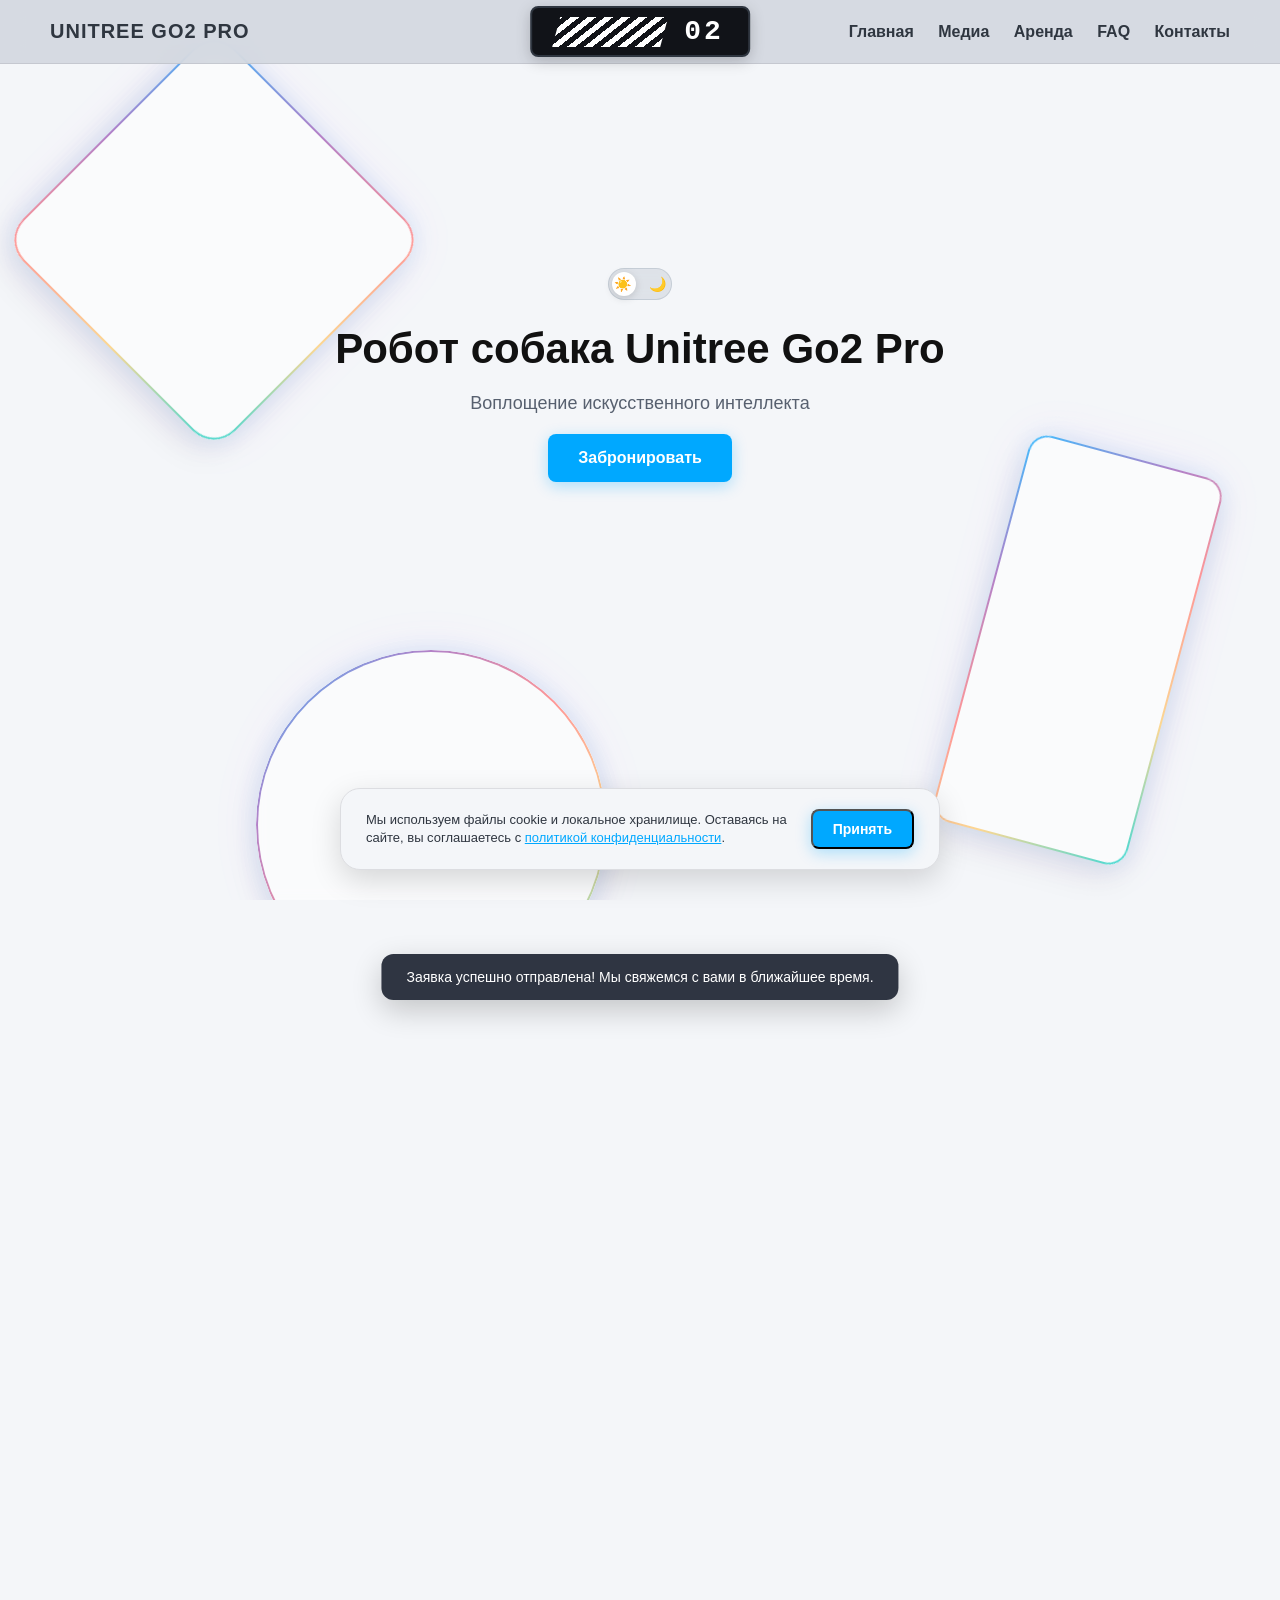
==== commit 863f1c6f: "Add futuristic cyber-scanning animation for the booking button" ====
--- a/index.html
+++ b/index.html
@@ -128,14 +128,7 @@
     <!-- СЕКЦИЯ КОНТАКТОВ И ЗАЯВКИ -->
     <section id="contacts">
         <h2>Связь и бронирование</h2>
-        <p>Бронь открыта. Свяжитесь с нами или оставьте заявку.</p>
-        
-        <!-- Интерактивная кнопка телефона -->
-        <div class="contact-box" style="margin-bottom: 30px;">
-            <button id="phone-btn" class="neon-btn phone-toggle-btn">Позвонить</button>
-        </div>
-
-        <p style="margin-bottom: 15px; font-weight: bold;">Или оставьте заявку на бронь:</p>
+        <p>Бронь открыта. Оставьте заявку, и мы свяжемся с вами в ближайшее время.</p>
         
         <form id="booking-form" class="booking-form">
             <input type="text" id="client-name" placeholder="Ваше имя" required class="form-input">
@@ -146,7 +139,9 @@
                 <label for="agreement-checkbox">Я согласен(а) с <a href="privacy.html" target="_blank">политикой конфиденциальности</a> и на обработку персональных данных</label>
             </div>
             
-            <button type="submit" class="neon-btn submit-btn">Забронировать</button>
+            <button type="submit" class="neon-btn submit-btn">
+    <span class="btn-text">Забронировать</span>
+            </button>
         </form>
     </section>
 
@@ -217,6 +212,6 @@
         </div>
     </footer>
 
-    <script src="script.js?v=2"></script>
+    <script src="script.js?v=3"></script>
 </body>
-</html>
+</html>
--- a/style.css
+++ b/style.css
@@ -403,6 +403,7 @@
 
 .booking-form {
     max-width: 450px;
+    margin-top: 20px;
     margin: 0 auto;
     display: flex;
     flex-direction: column;
@@ -999,4 +1000,84 @@
     opacity: 0.8;
     line-height: 1.5; 
     font-size: 0.95rem;
+}
+
+/* Отступ между текстом и формой бронирования */
+#contacts p {
+    margin-bottom: 25px !important;
+}
+
+/* --- КИБЕРНЕТИЧЕСКАЯ АНИМАЦИЯ КНОПКИ --- */
+.submit-btn {
+    position: relative;
+    transition: all 0.4s ease;
+    overflow: hidden;
+    display: flex;
+    justify-content: center;
+    align-items: center;
+    min-height: 52px;
+}
+
+.btn-text {
+    transition: opacity 0.2s ease, transform 0.2s ease;
+    display: inline-block;
+}
+
+/* Состояние отправки (сканирования): плавная кибер-волна и смена текста */
+.submit-btn.loading {
+    pointer-events: none;
+    background: linear-gradient(135deg, #00a8ff, #00cec9, #0984e3) !important;
+    background-size: 200% 200% !important;
+    animation: cyber-gradient 1.8s ease infinite;
+    box-shadow: 0 0 25px rgba(0, 168, 255, 0.6);
+}
+
+@keyframes cyber-gradient {
+    0% { background-position: 0% 50%; }
+    50% { background-position: 100% 50%; }
+    100% { background-position: 0% 50%; }
+}
+
+/* Меняем текст прямо во время загрузки без дерганий */
+.submit-btn.loading .btn-text {
+    opacity: 0;
+    transform: translateY(-10px);
+    position: absolute;
+}
+
+.submit-btn.loading::after {
+    content: "СКАНИРОВАНИЕ...";
+    position: absolute;
+    color: #ffffff;
+    font-weight: 800;
+    font-size: 14px;
+    letter-spacing: 1px;
+    animation: text-fade-in 0.3s ease forwards;
+}
+
+/* Состояние успеха: зеленый кибер-сигнал */
+.submit-btn.success {
+    pointer-events: none;
+    background-color: #2ed573 !important;
+    box-shadow: 0 0 30px rgba(46, 213, 115, 0.8);
+}
+
+.submit-btn.success .btn-text {
+    opacity: 0;
+    position: absolute;
+}
+
+.submit-btn.success::after {
+    content: "SYSTEM READY ✓";
+    position: absolute;
+    color: #ffffff;
+    font-weight: 900;
+    font-size: 14px;
+    letter-spacing: 1.5px;
+    animation: text-fade-in 0.3s ease forwards;
+}
+
+@keyframes text-fade-in {
+    from { opacity: 0; transform: translateY(10px); }
+    to { opacity: 1; transform: translateY(0); }
 }
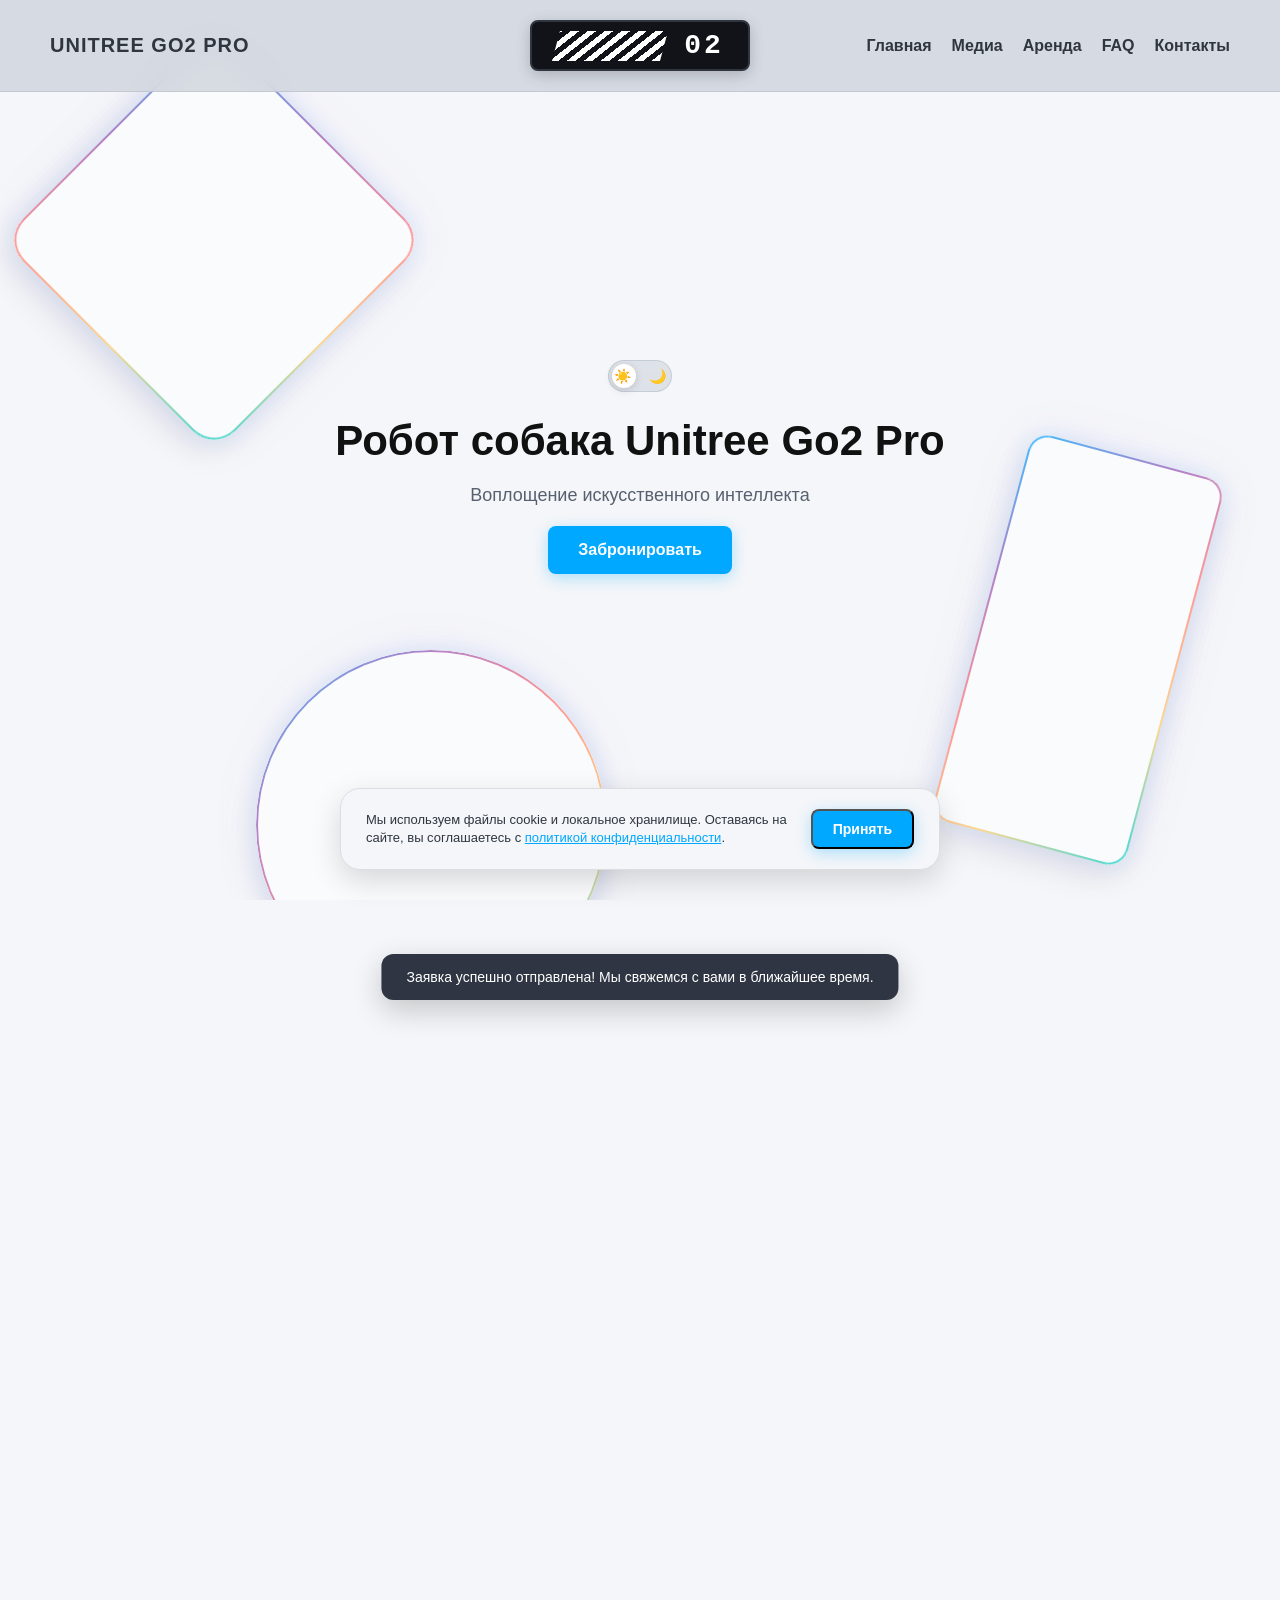
==== commit 40d2ee4e: "Update footer and add callback section with new styling" ====
--- a/index.html
+++ b/index.html
@@ -142,6 +142,14 @@
             <button type="submit" class="neon-btn submit-btn">
     <span class="btn-text">Забронировать</span>
             </button>
+
+            <div class="callback-section">
+    <p class="callback-subtitle">Или можете просто нам позвонить</p>
+    <a href="tel:+79990000000" class="callback-btn">
+        <span class="callback-text">Позвонить</span>
+    </a>
+</div>
+</div>
         </form>
     </section>
 
@@ -201,7 +209,6 @@
                     <div class="legal-info">
                         <p><strong>ИП Богатырев Д. А.</strong></p>
                         <p>ИНН: 272324751515</p>
-                        <p class="disclaimer-text">Информация не является публичной офертой.</p>
                     </div>
                 </div>
             </div>
--- a/style.css
+++ b/style.css
@@ -47,6 +47,13 @@
     font-weight: 900;
     font-size: 20px;
     letter-spacing: 1px;
+    flex: 1;
+}
+
+nav {
+    display: flex;
+    justify-content: flex-end;
+    flex: 1;
 }
 
 nav a {
@@ -847,9 +854,9 @@
 
 /* --- КРУПНАЯ ИНДУСТРИАЛЬНАЯ МЕТКА (ОПТИМАЛЬНАЯ ДЛИНА) --- */
 .tech-badge {
-    position: absolute;
-    left: 50%;
-    transform: translateX(-50%);
+    position: relative;
+    left: auto;
+    transform: none;
     display: flex;
     align-items: center;
     gap: 20px;
@@ -859,6 +866,7 @@
     border-radius: 8px;
     box-shadow: 0 4px 15px rgba(0, 0, 0, 0.2);
     pointer-events: none;
+    margin: 0 auto;
 }
 
 /* Оптимальная длина блока с полосками (убавили на 3 штуки) */
@@ -1080,4 +1088,93 @@
 @keyframes text-fade-in {
     from { opacity: 0; transform: translateY(10px); }
     to { opacity: 1; transform: translateY(0); }
+}
+
+/* --- ИСПРАВЛЕНИЕ НАЕЗДА ШАПКИ ПРИ ЗУМЕ --- */
+header, .header, .navbar {
+    position: sticky !important;
+    top: 0;
+    left: 0;
+    width: 100%;
+    z-index: 1000;
+    box-sizing: border-box;
+}
+
+body {
+    padding-top: 0;
+}
+
+.callback-section {
+    display: flex;
+    flex-direction: column;
+    align-items: center;
+    gap: 12px;
+    width: 100%;
+    margin-top: 20px;
+}
+
+.callback-subtitle {
+    color: #596773;
+    font-size: 14px;
+    line-height: 20px;
+    margin: 0;
+}
+
+.callback-btn {
+    position: relative;
+    display: flex;
+    justify-content: center;
+    align-items: center;
+    width: 100%;
+    max-width: 480px;
+    height: 64px;
+    background: #111418;
+    border: 1px solid #2a323d;
+    border-radius: 16px;
+    text-decoration: none;
+    box-sizing: border-box;
+    overflow: hidden;
+    transition: transform 0.2s ease, border-color 0.2s ease;
+}
+
+.callback-btn:hover {
+    border-color: #0098ff;
+    transform: translateY(-2px);
+}
+
+/* Линии стали чуть длиннее (шаг 6px / 12px) и светлее (прозрачность 0.22) */
+.callback-btn::before {
+    content: "";
+    position: absolute;
+    inset: 0;
+    background: repeating-linear-gradient(
+        -45deg,
+        rgba(255, 255, 255, 0.22),
+        rgba(255, 255, 255, 0.22) 6px,
+        transparent 6px,
+        transparent 12px
+    );
+    pointer-events: none;
+}
+
+/* Внутренняя плашка фона, закрывающая центр под рамку */
+.callback-btn::after {
+    content: "";
+    position: absolute;
+    top: 6px;
+    bottom: 6px;
+    left: 6px;
+    right: 6px;
+    background: #111418;
+    border-radius: 10px;
+    pointer-events: none;
+}
+
+.callback-text {
+    position: relative;
+    z-index: 2;
+    color: #ffffff;
+    font-size: 17px;
+    font-weight: 600;
+    letter-spacing: 0.3px;
 }
